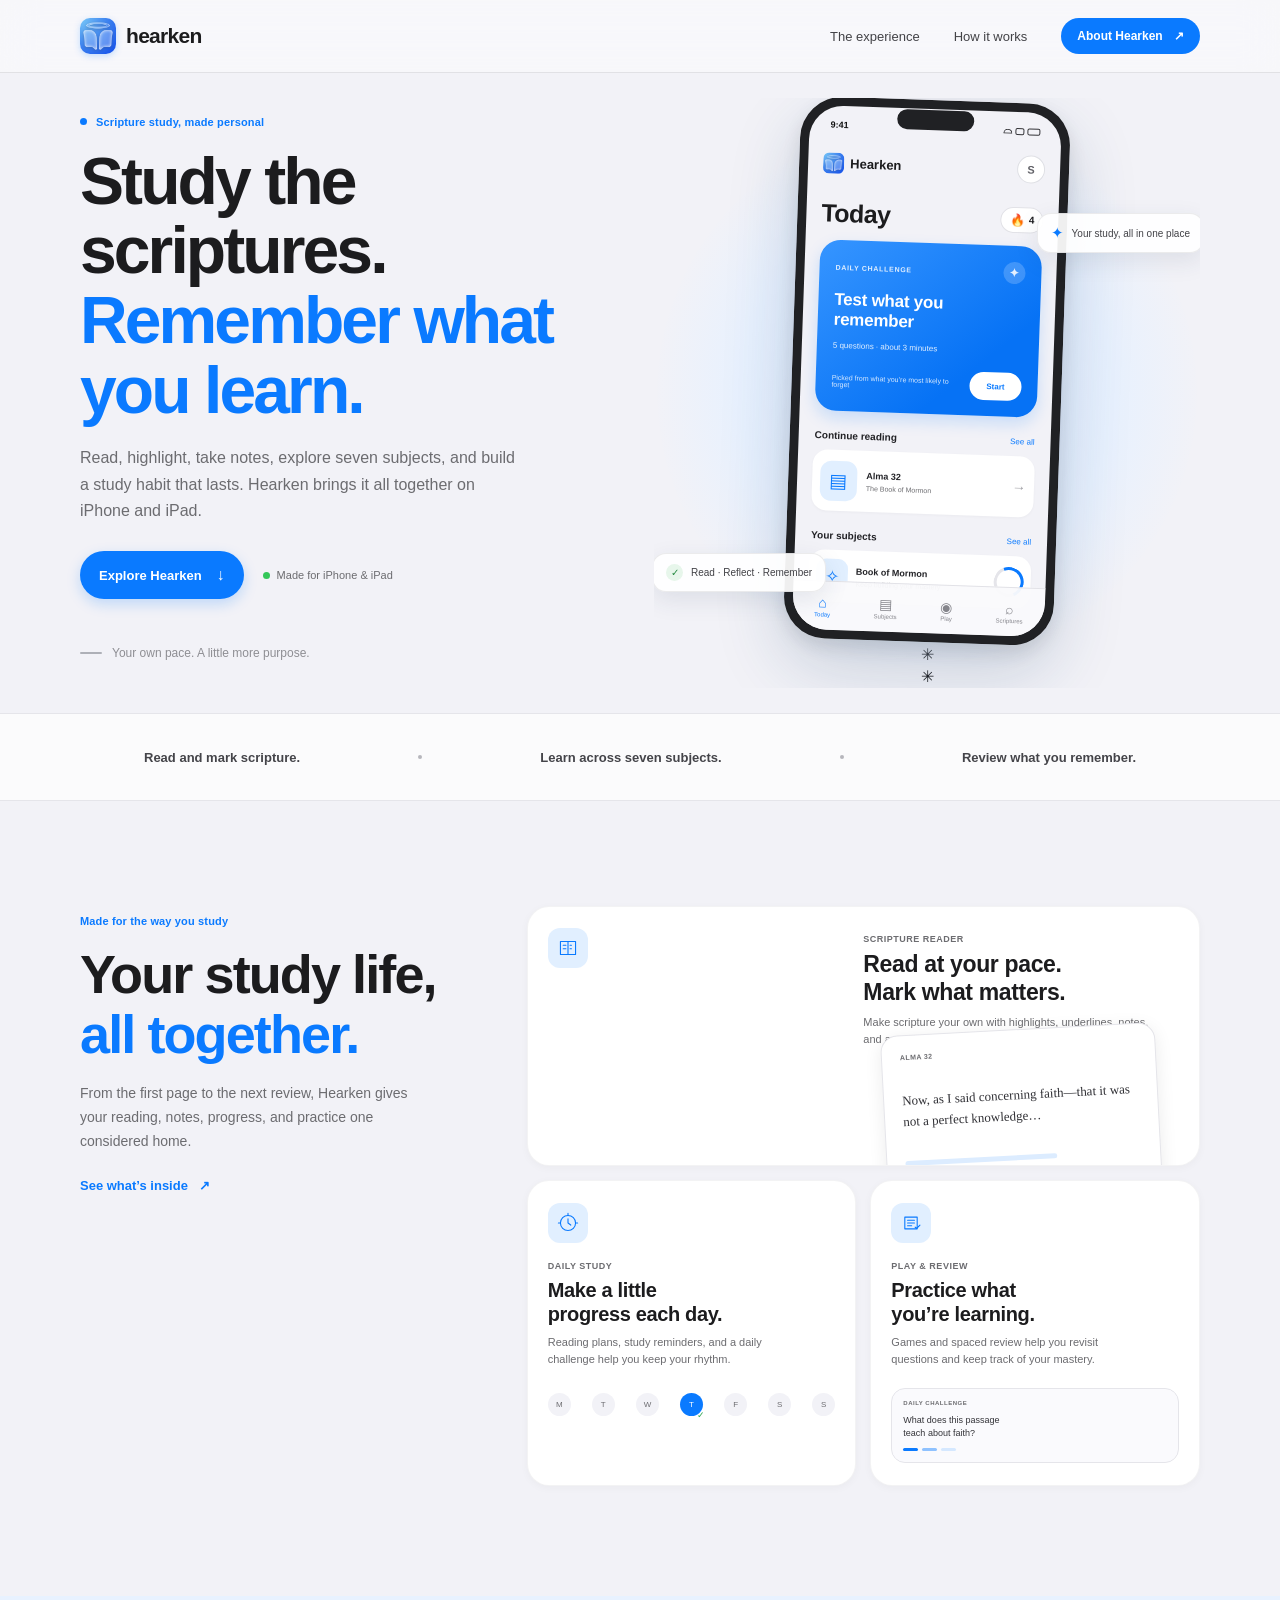
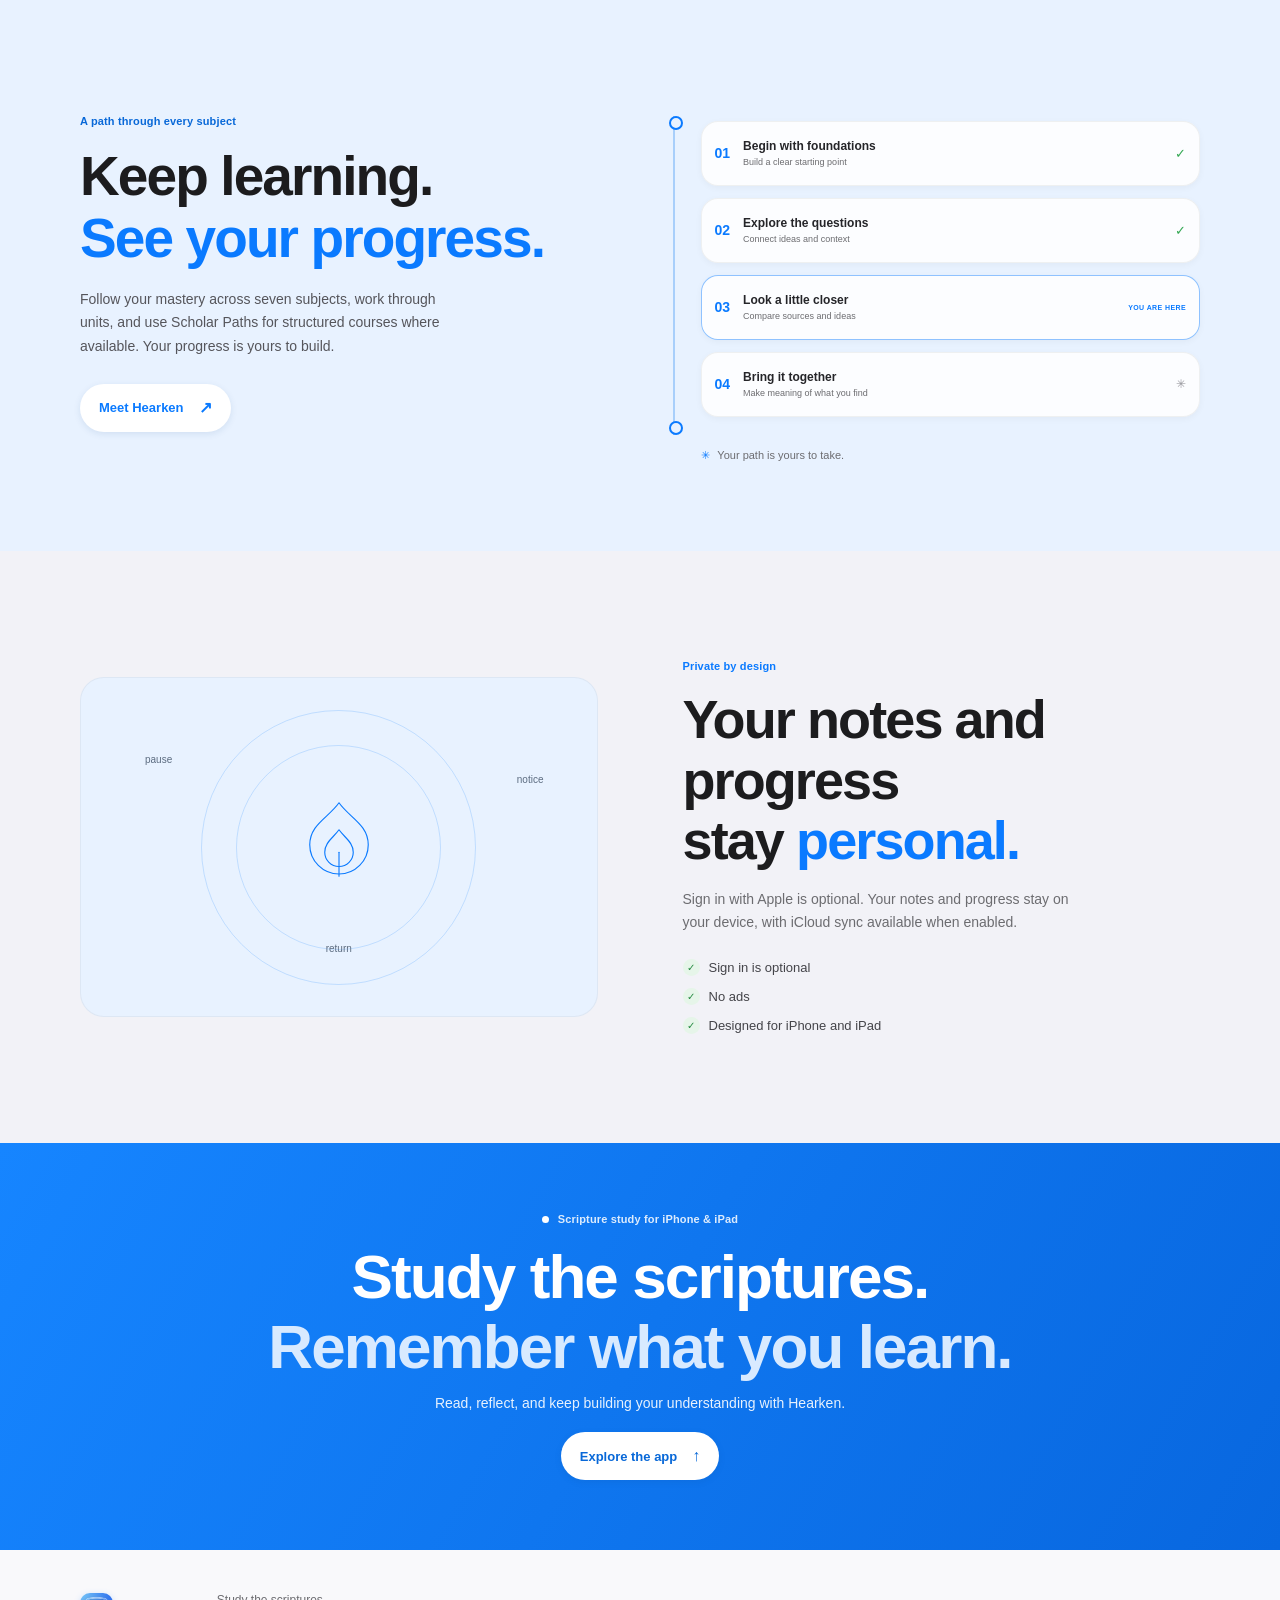
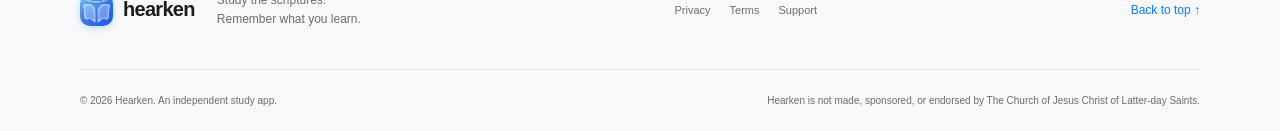
==== website/index.html @ e61f4883 "Add support and terms of use pages for Hearken app - Created support.html to provide users with assi" ====
<!doctype html>
<html lang="en">
  <head>
    <meta charset="utf-8">
    <meta name="viewport" content="width=device-width, initial-scale=1">
    <meta name="theme-color" content="#f2f2f7">
    <meta
      name="description"
      content="Hearken is a thoughtful scripture study app for iPhone and iPad. Read, reflect, and remember what you learn."
    >
    <meta property="og:type" content="website">
    <meta property="og:title" content="Hearken — Study the scriptures">
    <meta
      property="og:description"
      content="A thoughtful scripture study app for iPhone and iPad."
    >
    <title>Hearken — Study the scriptures</title>
    <link rel="icon" href="assets/hearken-app-icon.png" type="image/png">
    <link rel="apple-touch-icon" href="assets/hearken-app-icon.png">
    <link rel="stylesheet" href="styles.css">
    <script src="script.js" defer></script>
  </head>
  <body>
    <a class="skip-link" href="#main">Skip to content</a>

    <header class="site-header">
      <nav class="nav shell" aria-label="Main navigation">
        <a class="wordmark" href="#main" aria-label="Hearken home">
          <img class="brand-icon" src="assets/hearken-app-icon.png" alt="">
          <span>hearken</span>
        </a>
        <button class="menu-toggle" type="button" aria-expanded="false" aria-controls="nav-links">
          <span class="menu-toggle-label">Menu</span>
          <span class="menu-icon" aria-hidden="true"><i></i><i></i></span>
        </button>
        <div class="nav-links" id="nav-links">
          <a href="#experience">The experience</a>
          <a href="#how-it-works">How it works</a>
          <a class="nav-cta" href="#begin">About Hearken <span aria-hidden="true">↗</span></a>
        </div>
      </nav>
    </header>

    <main id="main">
      <section class="hero shell">
        <div class="hero-copy">
          <p class="eyebrow"><span class="eyebrow-dot"></span> Scripture study, made personal</p>
          <h1>Study the scriptures.<br><em>Remember what you learn.</em></h1>
          <p class="hero-description">
            Read, highlight, take notes, explore seven subjects, and build a study habit that
            lasts. Hearken brings it all together on iPhone and iPad.
          </p>
          <div class="hero-actions">
            <a class="button button-dark" href="#experience">Explore Hearken <span aria-hidden="true">↓</span></a>
            <span class="availability"><span class="availability-dot"></span> Made for iPhone &amp; iPad</span>
          </div>
          <div class="hero-note">
            <span class="note-rule" aria-hidden="true"></span>
            <p>Your own pace. A little more purpose.</p>
          </div>
        </div>

        <div class="hero-art" aria-label="Preview of the Hearken Today screen">
          <div class="app-backdrop"></div>
          <div class="floating-label label-top"><span class="label-icon">✦</span> Your study, all in one place</div>
          <div class="floating-label label-bottom"><span class="label-check">✓</span> Read · Reflect · Remember</div>
          <div class="phone">
            <div class="phone-screen">
              <div class="phone-status"><span>9:41</span><span class="status-icons"><i></i><i></i><b></b></span></div>
              <div class="app-topline"><span class="mini-brand"><img src="assets/hearken-app-icon.png" alt=""> Hearken</span><span class="avatar">S</span></div>
              <div class="screen-title-row"><h2>Today</h2><span class="streak"><span>🔥</span> 4</span></div>
              <div class="daily-card">
                <div class="daily-card-heading"><span>DAILY CHALLENGE</span><span class="challenge-symbol">✦</span></div>
                <p>Test what you remember</p>
                <span class="daily-reference">5 questions · about 3 minutes</span>
                <div class="daily-footer"><span>Picked from what you’re most likely to forget</span><span>Start</span></div>
              </div>
              <div class="phone-section-head"><span>Continue reading</span><span>See all</span></div>
              <div class="reading-card"><span class="book-glyph">▤</span>
                <div><strong>Alma 32</strong><small>The Book of Mormon</small></div>
                <span class="reading-arrow">→</span>
              </div>
              <div class="phone-section-head"><span>Your subjects</span><span>See all</span></div>
              <div class="subject-card"><span class="subject-glyph">✧</span><span><strong>Book of Mormon</strong><small>Keep building your mastery</small></span><span class="subject-progress"><i></i></span></div>
              <div class="phone-tabbar">
                <span class="tab-active"><i>⌂</i>Today</span><span><i>▤</i>Subjects</span><span><i>◉</i>Play</span><span><i>⌕</i>Scriptures</span>
              </div>
            </div>
          </div>
          <div class="decor-star star-one" aria-hidden="true">✳</div>
          <div class="decor-star star-two" aria-hidden="true">✳</div>
        </div>
      </section>

      <section class="beliefs" aria-label="What guides Hearken">
        <div class="beliefs-inner shell">
          <p>Read and mark scripture.</p>
          <span class="belief-divider" aria-hidden="true"></span>
          <p>Learn across seven subjects.</p>
          <span class="belief-divider" aria-hidden="true"></span>
          <p>Review what you remember.</p>
        </div>
      </section>

      <section class="experience section shell" id="experience">
        <div class="section-intro">
          <p class="eyebrow">Made for the way you study</p>
          <h2>Your study life,<br><em>all together.</em></h2>
          <p class="section-description">
            From the first page to the next review, Hearken gives your reading, notes, progress,
            and practice one considered home.
          </p>
          <a class="text-link" href="#how-it-works">See what’s inside <span aria-hidden="true">↗</span></a>
        </div>
        <div class="feature-grid">
          <article class="feature-card feature-reader">
            <div class="feature-icon icon-olive" aria-hidden="true">
              <svg viewBox="0 0 32 32" fill="none"><path d="M5 6.5h22v19H5z" /><path d="M16 7v18m-7-13h4m-4 5h4m8-5h-2m2 5h-2" /></svg>
            </div>
            <p class="feature-kicker">SCRIPTURE READER</p>
            <h3>Read at your pace.<br>Mark what matters.</h3>
            <p>Make scripture your own with highlights, underlines, notes, and a reader you can adjust.</p>
            <div class="reader-preview" aria-hidden="true">
              <span>ALMA 32</span>
              <p>Now, as I said concerning faith—that it was not a perfect knowledge…</p>
              <i></i>
            </div>
          </article>
          <article class="feature-card feature-path">
            <div class="feature-icon icon-sage" aria-hidden="true">
              <svg viewBox="0 0 32 32" fill="none"><circle cx="16" cy="16" r="11" /><path d="M16 10v6l4 3" /><path d="M5 16H2m28 0h-3M16 5V2" /></svg>
            </div>
            <p class="feature-kicker">DAILY STUDY</p>
            <h3>Make a little<br>progress each day.</h3>
            <p>Reading plans, study reminders, and a daily challenge help you keep your rhythm.</p>
            <div class="week-preview" aria-hidden="true">
              <span>M</span><span>T</span><span>W</span><span class="today">T<i>✓</i></span><span>F</span><span>S</span><span>S</span>
            </div>
          </article>
          <article class="feature-card feature-learning">
            <div class="feature-icon icon-lilac" aria-hidden="true">
              <svg viewBox="0 0 32 32" fill="none"><path d="M7 7.5h18v17H7z" /><path d="M11 12h10m-10 4h10m-10 4h6" /><path d="m22 22 2 2 5-5" /></svg>
            </div>
            <p class="feature-kicker">PLAY &amp; REVIEW</p>
            <h3>Practice what<br>you’re learning.</h3>
            <p>Games and spaced review help you revisit questions and keep track of your mastery.</p>
            <div class="learning-preview" aria-hidden="true"><span>DAILY CHALLENGE</span><b>What does this passage<br>teach about faith?</b><div><i></i><i></i><i></i></div></div>
          </article>
        </div>
      </section>

      <section class="path-section" id="how-it-works">
        <div class="path-inner shell">
          <div class="path-copy">
            <p class="eyebrow eyebrow-light">A path through every subject</p>
            <h2>Keep learning.<br><em>See your progress.</em></h2>
            <p>
              Follow your mastery across seven subjects, work through units, and use Scholar
              Paths for structured courses where available. Your progress is yours to build.
            </p>
            <a class="button button-light" href="#begin">Meet Hearken <span aria-hidden="true">↗</span></a>
          </div>
          <div class="path-visual" aria-label="A learning path from foundations to deeper understanding">
            <div class="path-decoration"></div>
            <div class="path-label path-label-one"><span class="path-number">01</span><span><b>Begin with foundations</b><small>Build a clear starting point</small></span><span class="path-check">✓</span></div>
            <div class="path-label path-label-two"><span class="path-number">02</span><span><b>Explore the questions</b><small>Connect ideas and context</small></span><span class="path-check">✓</span></div>
            <div class="path-label path-label-three"><span class="path-number">03</span><span><b>Look a little closer</b><small>Compare sources and ideas</small></span><span class="path-current">YOU ARE HERE</span></div>
            <div class="path-label path-label-four"><span class="path-number">04</span><span><b>Bring it together</b><small>Make meaning of what you find</small></span><span class="path-lock">✳</span></div>
            <p class="path-caption"><span>✳</span> Your path is yours to take.</p>
          </div>
        </div>
      </section>

      <section class="quiet-section section shell">
        <div class="quiet-art" aria-hidden="true">
          <div class="quiet-ring quiet-ring-one"></div><div class="quiet-ring quiet-ring-two"></div>
          <div class="quiet-mark">
            <svg viewBox="0 0 120 140" fill="none"><path d="M60 11c14 20 39 29 39 56a39 39 0 0 1-78 0c0-27 25-36 39-56Z" /><path d="M60 47c8 11 19 17 19 30a19 19 0 0 1-38 0c0-13 11-19 19-30Z" /><path d="M60 77v32" /></svg>
          </div>
          <span class="quiet-word quiet-word-one">pause</span><span class="quiet-word quiet-word-two">notice</span><span class="quiet-word quiet-word-three">return</span>
        </div>
        <div class="quiet-copy">
          <p class="eyebrow">Private by design</p>
          <h2>Your notes and progress<br>stay <em>personal.</em></h2>
          <p>
            Sign in with Apple is optional. Your notes and progress stay on your device, with
            iCloud sync available when enabled.
          </p>
          <div class="quiet-points">
            <span><i>✓</i> Sign in is optional</span>
            <span><i>✓</i> No ads</span>
            <span><i>✓</i> Designed for iPhone and iPad</span>
          </div>
        </div>
      </section>

      <section class="closing" id="begin">
        <div class="closing-inner shell">
          <p class="eyebrow eyebrow-light"><span class="eyebrow-dot"></span> Scripture study for iPhone &amp; iPad</p>
          <h2>Study the scriptures.<br><em>Remember what you learn.</em></h2>
          <p>Read, reflect, and keep building your understanding with Hearken.</p>
          <a class="button button-light" href="#experience">Explore the app <span aria-hidden="true">↑</span></a>
        </div>
      </section>
    </main>

    <footer class="site-footer">
      <div class="footer-main shell">
        <a class="wordmark footer-wordmark" href="#main" aria-label="Hearken home">
          <img class="brand-icon" src="assets/hearken-app-icon.png" alt=""><span>hearken</span>
        </a>
        <p class="footer-tagline">Study the scriptures.<br>Remember what you learn.</p>
        <nav class="footer-links" aria-label="Legal and support">
          <a href="privacy.html">Privacy</a>
          <a href="terms.html">Terms</a>
          <a href="support.html">Support</a>
        </nav>
        <a class="footer-top" href="#main">Back to top ↑</a>
      </div>
      <div class="footer-bottom shell">
        <p>© <span id="year">2026</span> Hearken. An independent study app.</p>
        <p class="disclaimer">Hearken is not made, sponsored, or endorsed by The Church of Jesus Christ of Latter-day Saints.</p>
      </div>
    </footer>
  </body>
</html>
---- website/styles.css ----
:root {
  color-scheme: light;
  --blue: #0a7aff;
  --blue-dark: #0868d8;
  --blue-soft: #e8f2ff;
  --grouped: #f2f2f7;
  --card: #fff;
  --ink: #1c1c1e;
  --secondary: #6c6c70;
  --tertiary: #8e8e93;
  --separator: #e5e5ea;
  --font: -apple-system, BlinkMacSystemFont, "Segoe UI", sans-serif;
}

* { box-sizing: border-box; }
html { scroll-behavior: smooth; scroll-padding-top: 82px; }
body { margin: 0; background: var(--grouped); color: var(--ink); font-family: var(--font); -webkit-font-smoothing: antialiased; }
a { color: inherit; text-decoration: none; }
button { font: inherit; }
.shell { width: min(1120px, calc(100% - 64px)); margin-inline: auto; }
.skip-link { position: fixed; z-index: 10; top: 12px; left: 12px; padding: 12px 18px; transform: translateY(-160%); border-radius: 12px; background: var(--ink); color: white; }
.skip-link:focus { transform: translateY(0); }

.site-header { position: sticky; z-index: 5; top: 0; border-bottom: 1px solid rgba(60, 60, 67, .12); background: rgba(249, 249, 251, .86); backdrop-filter: saturate(180%) blur(18px); }
.nav { display: flex; height: 72px; align-items: center; justify-content: space-between; }
.wordmark { display: inline-flex; align-items: center; gap: 10px; color: var(--ink); font-size: 21px; font-weight: 650; letter-spacing: -.7px; }
.brand-icon { display: block; width: 36px; height: 36px; border-radius: 10px; box-shadow: 0 2px 7px rgba(10, 122, 255, .23); }
.nav-links { display: flex; align-items: center; gap: 34px; color: #424247; font-size: 13px; }
.nav-links > a:not(.nav-cta):hover, .footer-top:hover { color: var(--blue); }
.nav-cta { padding: 11px 16px; border-radius: 999px; background: var(--blue); color: #fff; font-size: 12px; font-weight: 600; transition: background .18s, transform .18s; }
.nav-cta:hover { transform: translateY(-1px); background: var(--blue-dark); }
.nav-cta span { padding-left: 8px; }
.menu-toggle { display: none; }

.hero { position: relative; display: grid; min-height: 640px; grid-template-columns: 1fr 1fr; align-items: center; gap: 28px; }
.hero-copy { position: relative; z-index: 1; padding: 40px 0 50px; }
.eyebrow { display: flex; align-items: center; gap: 9px; margin: 0 0 19px; color: var(--blue); font-size: 11px; font-weight: 650; letter-spacing: .15px; }
.eyebrow-dot { width: 7px; height: 7px; border-radius: 50%; background: var(--blue); }
h1, h2, h3, p { margin-top: 0; }
.hero h1 { max-width: 550px; margin-bottom: 19px; font-size: clamp(44px, 5.4vw, 66px); font-weight: 720; letter-spacing: -2.9px; line-height: 1.06; }
h1 em, h2 em { color: var(--blue); font-style: normal; }
.hero-description { max-width: 435px; margin-bottom: 27px; color: var(--secondary); font-size: 16px; line-height: 1.65; }
.hero-actions { display: flex; align-items: center; gap: 19px; }
.button { display: inline-flex; min-height: 48px; align-items: center; justify-content: center; gap: 15px; padding: 0 19px; border-radius: 999px; font-size: 13px; font-weight: 600; transition: transform .18s, background .18s; }
.button:hover { transform: translateY(-2px); }
.button-dark { background: var(--blue); color: #fff; box-shadow: 0 5px 14px rgba(10, 122, 255, .22); }
.button-dark:hover { background: var(--blue-dark); }
.button span { font-size: 16px; }
.availability { display: flex; align-items: center; gap: 7px; color: var(--secondary); font-size: 11px; }
.availability-dot { width: 7px; height: 7px; border-radius: 50%; background: #34c759; }
.hero-note { display: flex; align-items: center; gap: 10px; margin-top: 47px; }
.note-rule { width: 22px; height: 2px; border-radius: 2px; background: #aeb0b7; }
.hero-note p { margin: 0; color: var(--tertiary); font-size: 12px; }

.hero-art { position: relative; display: grid; min-height: 590px; place-items: center; overflow: hidden; }
.app-backdrop { position: absolute; width: min(100%, 540px); aspect-ratio: 1; border-radius: 50%; background: radial-gradient(circle, #deecff 0, #e8f1fe 49%, rgba(242, 242, 247, 0) 72%); }
.phone { position: relative; z-index: 1; width: 270px; height: 542px; padding: 8px; overflow: hidden; border: 1px solid rgba(28, 28, 30, .18); border-radius: 42px; background: #202124; box-shadow: 0 27px 70px rgba(24, 63, 112, .2), 0 8px 18px rgba(28, 28, 30, .11); transform: rotate(2deg); }
.phone::before { position: absolute; z-index: 2; top: 9px; left: 50%; width: 77px; height: 20px; border-radius: 15px; background: #202124; content: ""; transform: translateX(-50%); }
.phone-screen { position: relative; height: 100%; padding: 0 15px; overflow: hidden; border-radius: 34px; background: #f2f2f7; }
.phone-status { display: flex; height: 37px; align-items: center; justify-content: space-between; padding: 1px 6px 0; color: #111; font-size: 9px; font-weight: 700; }
.status-icons { display: flex; align-items: center; gap: 3px; }
.status-icons i { width: 9px; height: 7px; border: 1px solid #343438; border-radius: 2px; }
.status-icons i:first-child { height: 5px; border-radius: 8px 8px 0 0; }
.status-icons b { width: 13px; height: 7px; border: 1px solid #343438; border-radius: 2px; }
.app-topline { display: flex; align-items: center; justify-content: space-between; padding-top: 6px; }
.mini-brand { display: flex; align-items: center; gap: 6px; color: var(--ink); font-size: 13px; font-weight: 650; }
.mini-brand img { width: 21px; height: 21px; border-radius: 6px; }
.avatar { display: grid; width: 28px; height: 28px; place-items: center; border: 1px solid #dfe0e5; border-radius: 50%; background: white; color: #626268; font-size: 11px; font-weight: 600; }
.screen-title-row { display: flex; align-items: center; justify-content: space-between; margin: 22px 0 12px; }
.phone h2 { margin: 0; color: var(--ink); font-size: 25px; font-weight: 700; letter-spacing: -.55px; }
.streak { display: flex; align-items: center; gap: 4px; padding: 5px 8px; border: 1px solid #e2e2e7; border-radius: 999px; background: #fff; font-size: 10px; font-weight: 600; }
.streak span { font-size: 12px; }
.daily-card { padding: 16px; border-radius: 21px; background: linear-gradient(140deg, #3695ff, #0672f5 72%); color: #fff; box-shadow: 0 7px 16px rgba(10, 122, 255, .18); }
.daily-card-heading, .daily-footer { display: flex; align-items: center; justify-content: space-between; }
.daily-card-heading { color: rgba(255, 255, 255, .86); font-size: 7px; font-weight: 700; letter-spacing: .7px; }
.challenge-symbol { display: grid; width: 22px; height: 22px; place-items: center; border-radius: 50%; background: rgba(255, 255, 255, .19); font-size: 12px; }
.daily-card > p { margin: 12px 0 4px; font-size: 17px; font-weight: 700; letter-spacing: -.25px; }
.daily-reference { color: rgba(255, 255, 255, .88); font-size: 8px; }
.daily-footer { gap: 10px; margin-top: 15px; color: rgba(255, 255, 255, .84); font-size: 7px; }
.daily-footer span:last-child { display: grid; min-width: 52px; height: 28px; place-items: center; border-radius: 999px; background: #fff; color: var(--blue); font-size: 8px; font-weight: 700; }
.phone-section-head { display: flex; align-items: center; justify-content: space-between; margin: 19px 1px 9px; color: #212125; font-size: 10px; font-weight: 650; }
.phone-section-head span:last-child { color: var(--blue); font-size: 8px; font-weight: 500; }
.reading-card, .subject-card { display: flex; min-height: 61px; align-items: center; gap: 9px; padding: 8px; border-radius: 15px; background: #fff; box-shadow: 0 1px 3px rgba(28, 28, 30, .035); }
.book-glyph, .subject-glyph { display: grid; width: 37px; height: 40px; flex: 0 0 auto; place-items: center; border-radius: 11px; background: rgba(10, 122, 255, .12); color: var(--blue); font-size: 19px; }
.reading-card div, .subject-card > span:nth-child(2) { display: grid; gap: 4px; }
.reading-card strong, .subject-card strong { color: #242428; font-size: 9px; font-weight: 600; }
.reading-card small, .subject-card small { color: var(--secondary); font-size: 7px; }
.reading-arrow { margin-left: auto; color: #a1a1a6; font-size: 14px; }
.subject-card { min-height: 52px; gap: 8px; padding: 7px; }
.subject-glyph { width: 32px; height: 34px; border-radius: 10px; font-size: 17px; }
.subject-progress { width: 30px; height: 30px; margin-left: auto; border: 3px solid #e5e5ea; border-top-color: var(--blue); border-right-color: var(--blue); border-radius: 50%; transform: rotate(22deg); }
.subject-progress i { display: none; }
.phone-tabbar { position: absolute; right: 0; bottom: 0; left: 0; display: flex; height: 49px; align-items: center; justify-content: space-around; border-top: 1px solid #e2e2e7; background: rgba(250, 250, 252, .96); }
.phone-tabbar > span { display: grid; justify-items: center; gap: 1px; color: #85858b; font-size: 6px; }
.phone-tabbar i { font-size: 14px; font-style: normal; }
.phone-tabbar .tab-active { color: var(--blue); }
.floating-label { position: absolute; z-index: 2; display: flex; align-items: center; gap: 8px; padding: 10px 13px; border: 1px solid rgba(60, 60, 67, .1); border-radius: 14px; background: rgba(255, 255, 255, .93); box-shadow: 0 8px 25px rgba(36, 57, 84, .1); color: #424247; font-size: 10px; }
.label-top { top: 115px; right: -4px; }
.label-bottom { bottom: 96px; left: -2px; }
.label-icon { color: var(--blue); font-size: 15px; }
.label-check { display: grid; width: 17px; height: 17px; place-items: center; border-radius: 50%; background: #e7f6eb; color: #248a40; font-size: 10px; }

.beliefs { border-block: 1px solid var(--separator); background: rgba(255, 255, 255, .68); }
.beliefs-inner { display: flex; min-height: 86px; align-items: center; justify-content: space-between; padding-inline: 5%; }
.beliefs p { margin: 0; color: #444449; font-size: 13px; font-weight: 550; }
.belief-divider { width: 4px; height: 4px; border-radius: 50%; background: #b6b6bc; }

.section { padding-block: 105px 110px; }
.experience { display: grid; grid-template-columns: .72fr 1.28fr; gap: 68px; align-items: start; }
.section-intro { padding-top: 9px; }
.section-intro .eyebrow, .quiet-copy .eyebrow { margin-bottom: 17px; }
.section h2, .path-section h2, .closing h2 { margin-bottom: 17px; font-size: clamp(38px, 4.7vw, 54px); font-weight: 700; letter-spacing: -1.9px; line-height: 1.12; }
.section-description, .quiet-copy > p:not(.eyebrow) { max-width: 330px; margin-bottom: 23px; color: var(--secondary); font-size: 14px; line-height: 1.7; }
.text-link { display: inline-flex; align-items: center; gap: 11px; color: var(--blue); font-size: 13px; font-weight: 600; }
.text-link:hover { color: var(--blue-dark); }
.feature-grid { display: grid; grid-template-columns: repeat(2, minmax(0, 1fr)); gap: 14px; }
.feature-card { position: relative; min-height: 306px; padding: 22px 20px; overflow: hidden; border: 1px solid rgba(60, 60, 67, .06); border-radius: 22px; background: var(--card); box-shadow: 0 2px 8px rgba(28, 28, 30, .035); }
.feature-card:first-child { grid-column: 1 / -1; min-height: 260px; }
.feature-icon { display: grid; width: 40px; height: 40px; margin-bottom: 18px; place-items: center; border-radius: 12px; }
.feature-icon svg { width: 22px; stroke: currentColor; stroke-linecap: round; stroke-linejoin: round; stroke-width: 1.6; }
.icon-olive, .icon-sage, .icon-lilac { background: rgba(10, 122, 255, .12); color: var(--blue); }
.feature-kicker { margin-bottom: 7px; color: var(--secondary); font-size: 9px; font-weight: 650; letter-spacing: .5px; }
.feature-card h3 { margin-bottom: 8px; color: var(--ink); font-size: 20px; font-weight: 650; letter-spacing: -.35px; line-height: 1.2; }
.feature-card > p:last-of-type { max-width: 250px; margin-bottom: 0; color: var(--secondary); font-size: 11px; line-height: 1.55; }
.feature-reader .feature-icon { position: absolute; top: 21px; left: 20px; }
.feature-reader .feature-kicker, .feature-reader h3, .feature-reader > p:last-of-type { max-width: 47%; margin-left: 50%; }
.feature-reader .feature-kicker { margin-top: 5px; }
.feature-reader h3 { font-size: 23px; }
.feature-reader > p:last-of-type { margin-top: 8px; }
.reader-preview { position: absolute; right: 6%; bottom: -33px; display: grid; width: 41%; height: 169px; padding: 18px; transform: rotate(-3deg); border: 1px solid #e5e5ea; border-radius: 17px 17px 0 0; background: #fff; box-shadow: 0 4px 18px rgba(28, 28, 30, .08); }
.reader-preview > span { color: var(--secondary); font-size: 7px; font-weight: 650; letter-spacing: .4px; }
.reader-preview p { margin: 10px 0; color: #303035; font-family: Georgia, serif; font-size: 13px; line-height: 1.65; }
.reader-preview i { width: 64%; height: 5px; border-radius: 5px; background: #dcecff; }
.week-preview { display: flex; align-items: center; justify-content: space-between; margin-top: 25px; color: var(--secondary); font-size: 8px; }
.week-preview > span { position: relative; display: grid; width: 23px; height: 23px; place-items: center; border-radius: 50%; background: #f2f2f7; }
.week-preview .today { background: var(--blue); color: #fff; }
.week-preview i { position: absolute; right: -2px; bottom: -4px; color: #34a853; font-size: 9px; font-style: normal; }
.learning-preview { display: grid; gap: 8px; margin-top: 20px; padding: 11px; border: 1px solid #e5e5ea; border-radius: 14px; background: #fafafd; }
.learning-preview > span { color: var(--secondary); font-size: 6px; font-weight: 700; letter-spacing: .5px; }
.learning-preview b { color: #343439; font-size: 9px; font-weight: 500; line-height: 1.45; }
.learning-preview div { display: flex; gap: 4px; }
.learning-preview i { width: 15px; height: 3px; border-radius: 3px; background: var(--blue); }
.learning-preview i:nth-child(2) { background: #8fc2ff; }
.learning-preview i:nth-child(3) { background: #d5e8ff; }

.path-section { overflow: hidden; background: #e8f2ff; color: var(--ink); }
.path-inner { display: grid; min-height: 545px; grid-template-columns: 1fr 1fr; align-items: center; gap: 65px; padding-block: 90px; }
.eyebrow-light { color: var(--blue-dark); }
.path-section h2 { margin-bottom: 18px; font-size: clamp(41px, 4.8vw, 55px); }
.path-copy > p:not(.eyebrow) { max-width: 390px; margin-bottom: 25px; color: #55555b; font-size: 14px; line-height: 1.7; }
.button-light { background: #fff; color: var(--blue); box-shadow: 0 2px 7px rgba(10, 65, 125, .1); }
.button-light:hover { background: #f7faff; }
.path-visual { position: relative; display: flex; min-height: 375px; flex-direction: column; justify-content: center; gap: 12px; padding: 12px 0 22px 28px; }
.path-decoration { position: absolute; top: 30px; bottom: 26px; left: 0; width: 2px; background: #a8cffb; }
.path-decoration::before, .path-decoration::after { position: absolute; left: -4px; width: 10px; height: 10px; border: 2px solid var(--blue); border-radius: 50%; background: #e8f2ff; content: ""; }
.path-decoration::before { top: 0; }
.path-decoration::after { bottom: 0; }
.path-label { position: relative; display: flex; min-height: 65px; align-items: center; gap: 13px; padding: 11px 13px; border: 1px solid rgba(60, 60, 67, .07); border-radius: 17px; background: rgba(255, 255, 255, .86); box-shadow: 0 2px 7px rgba(28, 28, 30, .04); }
.path-number { color: var(--blue); font-size: 14px; font-weight: 650; }
.path-label > span:nth-child(2) { display: grid; gap: 4px; }
.path-label b { color: #252529; font-size: 12px; font-weight: 600; }
.path-label small { color: var(--secondary); font-size: 9px; }
.path-check { margin-left: auto; color: #34a853; font-size: 13px; }
.path-current { margin-left: auto; color: var(--blue); font-size: 7px; font-weight: 700; letter-spacing: .4px; }
.path-lock { margin-left: auto; color: #9a9aa0; font-size: 12px; }
.path-label-three { border-color: rgba(10, 122, 255, .45); }
.path-caption { position: absolute; bottom: -1px; left: 28px; margin: 0; color: var(--secondary); font-size: 11px; }
.path-caption span { padding-right: 5px; color: var(--blue); }

.quiet-section { display: grid; grid-template-columns: 1fr 1fr; align-items: center; gap: 85px; padding-block: 100px; }
.quiet-art { position: relative; display: grid; min-height: 340px; place-items: center; overflow: hidden; border: 1px solid rgba(60, 60, 67, .06); border-radius: 24px; background: #e8f2ff; }
.quiet-ring { position: absolute; border: 1px solid rgba(10, 122, 255, .18); border-radius: 50%; }
.quiet-ring-one { width: 275px; height: 275px; }
.quiet-ring-two { width: 205px; height: 205px; }
.quiet-mark { position: relative; display: grid; width: 115px; height: 130px; place-items: center; }
.quiet-mark svg { width: 90px; height: 108px; stroke: var(--blue); stroke-linecap: round; stroke-linejoin: round; stroke-width: 1.5; }
.quiet-word { position: absolute; color: #5c6c80; font-size: 10px; }
.quiet-word-one { top: 76px; left: 64px; }
.quiet-word-two { top: 96px; right: 53px; }
.quiet-word-three { bottom: 62px; left: 50%; transform: translateX(-50%); }
.quiet-copy { padding: 9px 0; }
.quiet-copy > p:not(.eyebrow) { max-width: 410px; }
.quiet-points { display: grid; gap: 12px; margin-top: 24px; color: #444449; font-size: 13px; }
.quiet-points span { display: flex; align-items: center; gap: 9px; }
.quiet-points i { display: grid; width: 17px; height: 17px; place-items: center; border-radius: 50%; background: #e6f5e9; color: #248a40; font-size: 10px; font-style: normal; }

.closing { position: relative; overflow: hidden; background: linear-gradient(120deg, #1685ff, #0867df); color: #fff; text-align: center; }
.closing-inner { position: relative; display: grid; min-height: 385px; justify-items: center; align-content: center; padding-block: 70px; }
.closing .eyebrow { justify-content: center; margin-bottom: 17px; color: rgba(255, 255, 255, .86); }
.closing .eyebrow-dot { background: #fff; }
.closing h2 { margin-bottom: 14px; font-size: clamp(43px, 5.5vw, 62px); }
.closing h2 em { color: #d8eaff; }
.closing-inner > p:not(.eyebrow) { margin-bottom: 21px; color: rgba(255, 255, 255, .9); font-size: 14px; }
.closing .button-light { background: #fff; color: var(--blue-dark); }

.site-footer { background: #f9f9fb; }
.legal-main { padding-top: 40px; padding-bottom: 88px; }
.back-link { display: inline-block; margin-bottom: 27px; color: var(--blue); font-size: 13px; font-weight: 500; }
.back-link:hover { color: var(--blue-dark); }
.legal-document { max-width: 780px; margin-inline: auto; padding: clamp(27px, 6vw, 64px); border: 1px solid rgba(60, 60, 67, .07); border-radius: 26px; background: var(--card); box-shadow: 0 2px 9px rgba(28, 28, 30, .035); }
.legal-document > .eyebrow { margin-bottom: 12px; }
.legal-document > h1 { margin-bottom: 8px; font-size: clamp(38px, 6vw, 54px); font-weight: 700; letter-spacing: -2px; line-height: 1.1; }
.legal-updated { margin-bottom: 30px; color: var(--secondary); font-size: 12px; }
.legal-document > p:not(.eyebrow, .legal-updated, .support-note) { color: #48484d; font-size: 14px; line-height: 1.75; }
.legal-document > h2 { margin: 32px 0 10px; color: var(--ink); font-size: 19px; font-weight: 650; letter-spacing: -.3px; }
.legal-document > h3 { margin: 24px 0 7px; color: #252529; font-size: 15px; font-weight: 650; }
.legal-document li { margin: 7px 0; padding-left: 3px; color: #48484d; font-size: 14px; line-height: 1.7; }
.legal-document ul { padding-left: 23px; }
.legal-document a:not(.back-link) { color: var(--blue-dark); text-decoration: underline; text-decoration-color: rgba(10, 122, 255, .35); text-underline-offset: 3px; }
.legal-document a:hover { text-decoration-color: currentColor; }
.support-card { display: flex; gap: 16px; margin: 29px 0 34px; padding: 21px; border: 1px solid rgba(10, 122, 255, .13); border-radius: 20px; background: #f3f8ff; }
.support-icon { display: grid; width: 42px; height: 42px; flex: 0 0 auto; place-items: center; border-radius: 13px; background: rgba(10, 122, 255, .13); color: var(--blue); font-size: 19px; }
.support-card h2 { margin: 0 0 8px; font-size: 17px; font-weight: 650; }
.support-card p { margin: 0; color: #48484d; font-size: 13px; line-height: 1.7; }
.legal-document > .support-note { margin-top: 32px; padding-top: 18px; border-top: 1px solid var(--separator); color: var(--secondary); font-size: 12px; line-height: 1.65; }
.footer-main { display: flex; min-height: 120px; align-items: center; border-bottom: 1px solid var(--separator); }
.footer-wordmark { font-size: 20px; }
.footer-wordmark .brand-icon { width: 33px; height: 33px; }
.footer-tagline { margin: 0 0 0 22px; color: var(--secondary); font-size: 12px; line-height: 1.55; }
.footer-links { display: flex; align-items: center; gap: 19px; margin-left: auto; color: var(--secondary); font-size: 11px; }
.footer-links a:hover { color: var(--blue); }
.footer-top { margin-left: auto; color: var(--blue); font-size: 12px; }
.footer-bottom { display: flex; min-height: 61px; align-items: center; justify-content: space-between; gap: 22px; color: var(--secondary); font-size: 10px; }
.footer-bottom p { margin: 0; }
.disclaimer { text-align: right; }

@media (max-width: 900px) {
  .shell { width: min(100% - 48px, 720px); }
  .hero { min-height: 590px; grid-template-columns: 1.05fr .95fr; gap: 0; }
  .hero h1 { font-size: clamp(43px, 7vw, 58px); }
  .hero-art { min-height: 540px; }
  .phone { transform: scale(.9) rotate(2deg); }
  .floating-label { font-size: 9px; }
  .experience { grid-template-columns: 1fr; gap: 38px; }
  .section-intro { max-width: 580px; }
  .section-description { max-width: 450px; }
  .feature-card { min-height: 280px; }
  .feature-card:first-child { min-height: 255px; }
  .path-inner { gap: 34px; }
  .quiet-section { gap: 42px; }
}

@media (max-width: 640px) {
  html { scroll-padding-top: 68px; }
  .shell { width: calc(100% - 40px); }
  .nav { height: 64px; }
  .wordmark { gap: 8px; font-size: 20px; }
  .brand-icon { width: 33px; height: 33px; border-radius: 9px; }
  .menu-toggle { display: flex; align-items: center; gap: 9px; padding: 9px 0 9px 9px; border: 0; background: transparent; color: #424247; font-size: 12px; }
  .menu-icon { display: grid; gap: 4px; }
  .menu-icon i { display: block; width: 17px; height: 1.5px; border-radius: 1px; background: #444449; transition: transform .2s; }
  .menu-toggle[aria-expanded="true"] .menu-icon i:first-child { transform: translateY(2.75px) rotate(45deg); }
  .menu-toggle[aria-expanded="true"] .menu-icon i:last-child { transform: translateY(-2.75px) rotate(-45deg); }
  .nav-links { position: absolute; top: 63px; right: 0; left: 0; display: none; align-items: stretch; gap: 0; padding: 7px 20px 16px; border-bottom: 1px solid var(--separator); background: #f9f9fb; }
  .nav-links.is-open { display: grid; }
  .nav-links > a:not(.nav-cta) { padding: 14px 0; border-bottom: 1px solid var(--separator); }
  .nav-cta { margin-top: 13px; text-align: center; }
  .hero { display: flex; min-height: auto; flex-direction: column; align-items: stretch; padding-top: 50px; }
  .hero-copy { padding: 0; }
  .eyebrow { margin-bottom: 15px; font-size: 10px; }
  .hero h1 { margin-bottom: 16px; font-size: clamp(39px, 10.5vw, 53px); letter-spacing: -2px; }
  .hero-description { max-width: 390px; margin-bottom: 21px; font-size: 14px; }
  .hero-actions { flex-wrap: wrap; gap: 14px; }
  .button { min-height: 46px; }
  .availability { font-size: 10px; }
  .hero-note { margin-top: 25px; }
  .hero-art { min-height: 485px; margin: 9px -14px 0; }
  .phone { transform: scale(.84) rotate(2deg); }
  .floating-label { padding: 9px 11px; font-size: 8px; }
  .label-top { top: 75px; right: 1px; }
  .label-bottom { bottom: 50px; left: 0; }
  .beliefs-inner { min-height: 100px; flex-wrap: wrap; justify-content: center; gap: 12px 14px; padding-block: 19px; }
  .beliefs p { font-size: 11px; }
  .belief-divider { width: 3px; height: 3px; }
  .section { padding-block: 72px; }
  .legal-main { padding-top: 25px; padding-bottom: 58px; }
  .back-link { margin-bottom: 18px; }
  .legal-document { padding: 24px 20px; border-radius: 21px; }
  .legal-document > p:not(.eyebrow, .legal-updated, .support-note), .legal-document li { font-size: 13px; }
  .legal-document > h2 { margin-top: 27px; font-size: 18px; }
  .support-card { gap: 12px; padding: 16px; }
  .experience { gap: 30px; }
  .section h2, .path-section h2 { font-size: 42px; letter-spacing: -1.5px; }
  .section-description { font-size: 13px; }
  .feature-grid { gap: 10px; }
  .feature-card { min-height: 298px; padding: 17px 14px; border-radius: 19px; }
  .feature-card:first-child { min-height: 276px; }
  .feature-icon { width: 35px; height: 35px; margin-bottom: 16px; border-radius: 11px; }
  .feature-card h3 { font-size: 17px; }
  .feature-card > p:last-of-type { font-size: 9px; }
  .feature-reader .feature-icon { top: 16px; left: 14px; }
  .feature-reader .feature-kicker, .feature-reader h3, .feature-reader > p:last-of-type { margin-left: 47%; }
  .feature-reader .feature-kicker { max-width: 53%; font-size: 7px; }
  .feature-reader h3 { max-width: 53%; font-size: 19px; }
  .feature-reader > p:last-of-type { max-width: 53%; font-size: 9px; }
  .reader-preview { right: 4%; width: 51%; height: 149px; padding: 14px; }
  .reader-preview p { font-size: 10px; }
  .week-preview { flex-wrap: wrap; gap: 4px; margin-top: 18px; }
  .week-preview > span { width: 19px; height: 19px; }
  .learning-preview { gap: 6px; margin-top: 17px; padding: 8px; }
  .path-inner { grid-template-columns: 1fr; gap: 30px; padding-block: 67px 57px; }
  .path-section h2 { font-size: 43px; }
  .path-copy > p:not(.eyebrow) { font-size: 13px; }
  .path-visual { min-height: 345px; gap: 10px; padding-left: 23px; }
  .path-label { min-height: 61px; gap: 10px; padding: 8px 9px; border-radius: 15px; }
  .path-number { font-size: 13px; }
  .path-label b { font-size: 11px; }
  .path-label small { font-size: 8px; }
  .path-current { font-size: 6px; }
  .path-caption { left: 23px; }
  .quiet-section { grid-template-columns: 1fr; gap: 30px; padding-block: 70px; }
  .quiet-art { min-height: 280px; }
  .quiet-ring-one { width: 238px; height: 238px; }
  .quiet-ring-two { width: 178px; height: 178px; }
  .quiet-word-one { left: calc(50% - 112px); }
  .quiet-word-two { right: calc(50% - 120px); }
  .closing-inner { min-height: 340px; padding-block: 60px; }
  .closing h2 { font-size: clamp(39px, 10vw, 51px); letter-spacing: -1.9px; }
  .closing-inner > p:not(.eyebrow) { font-size: 13px; }
  .footer-main { min-height: 106px; }
  .footer-wordmark { font-size: 19px; }
  .footer-tagline { margin-left: 13px; font-size: 10px; }
  .footer-links { gap: 12px; margin-left: auto; font-size: 10px; }
  .footer-top { display: none; }
  .footer-bottom { min-height: 76px; align-items: flex-start; flex-direction: column; justify-content: center; gap: 7px; padding-block: 12px; font-size: 8px; }
  .disclaimer { text-align: left; }
}

@media (max-width: 370px) {
  .shell { width: calc(100% - 32px); }
  .hero h1 { font-size: 38px; }
  .hero-art { margin-inline: -22px; }
  .phone { transform: scale(.77) rotate(2deg); }
  .feature-grid { grid-template-columns: 1fr; }
  .feature-card, .feature-card:first-child { min-height: 250px; }
  .feature-card:first-child { grid-column: auto; }
  .feature-reader .feature-kicker, .feature-reader h3, .feature-reader > p:last-of-type { margin-left: 45%; }
  .reader-preview { width: 50%; }
  .week-preview { max-width: 165px; }
}

@media (prefers-reduced-motion: reduce) {
  *, *::before, *::after { scroll-behavior: auto !important; transition-duration: .01ms !important; }
}
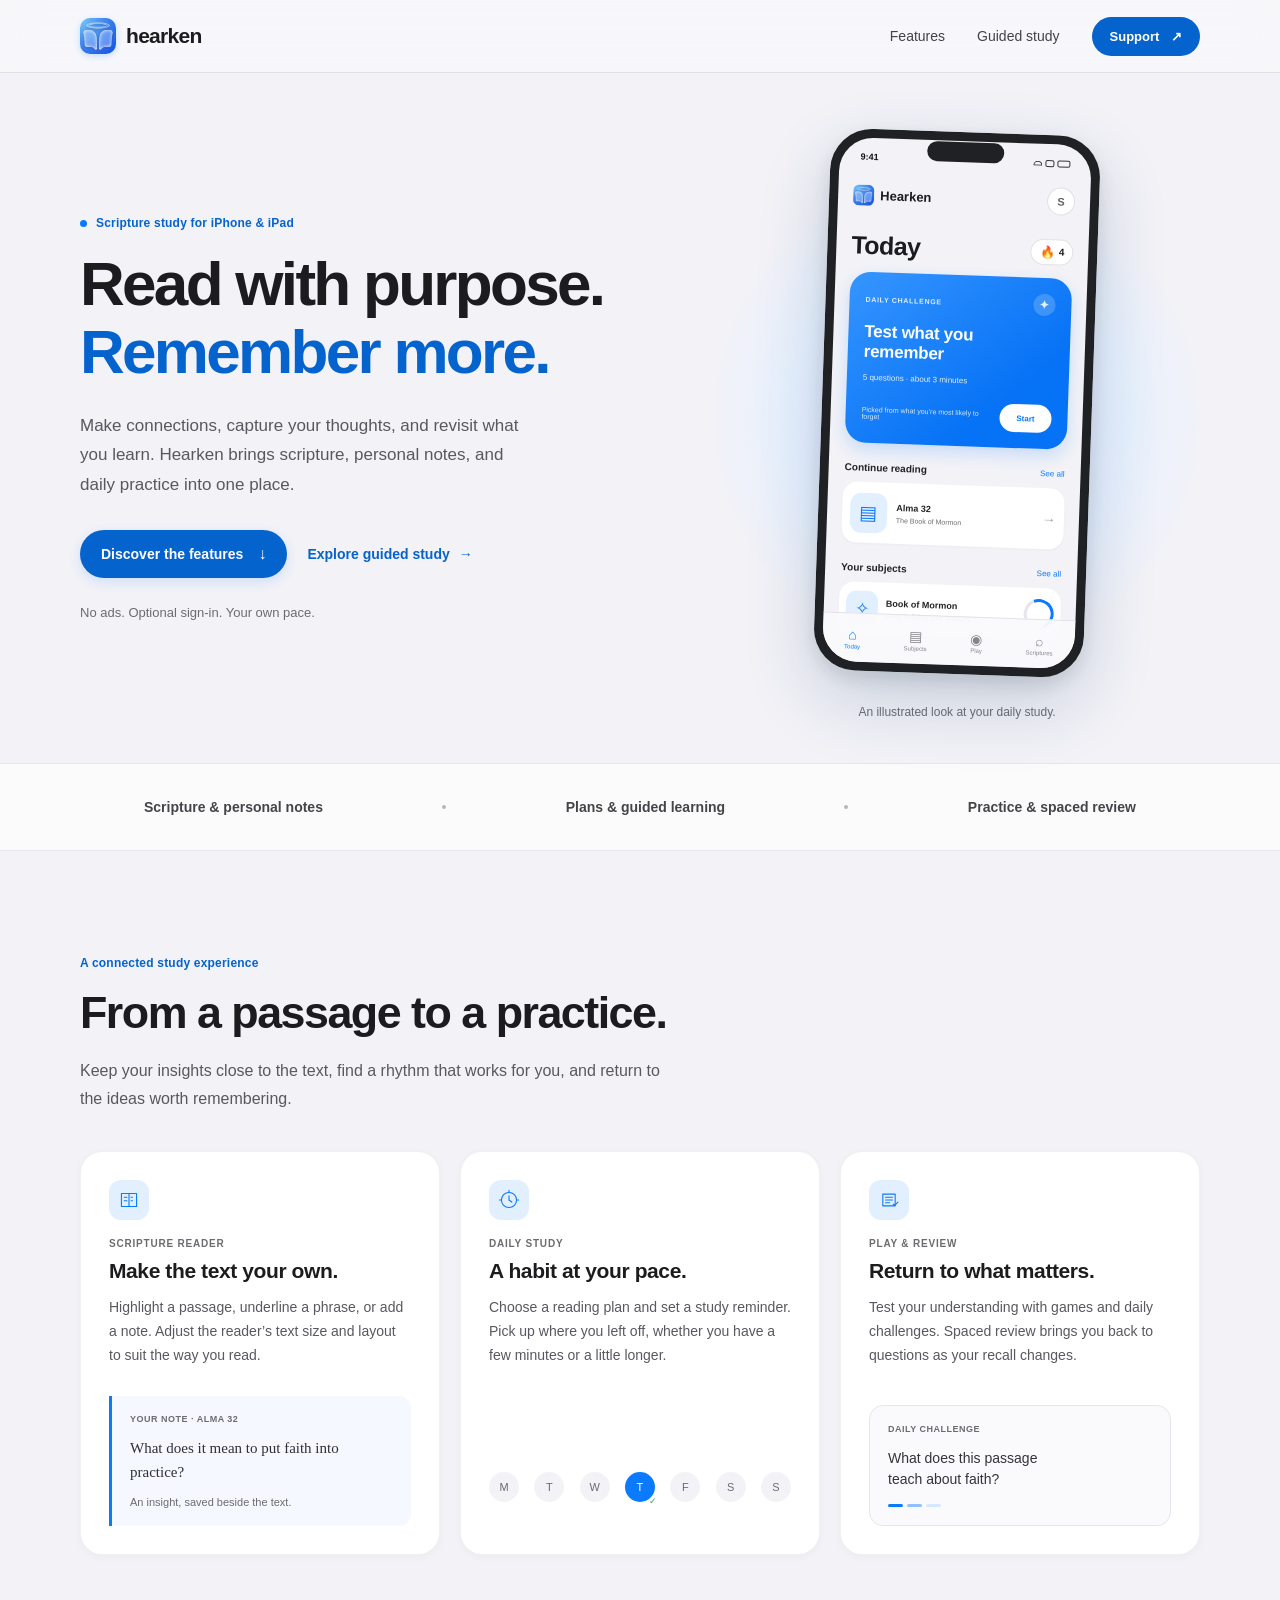
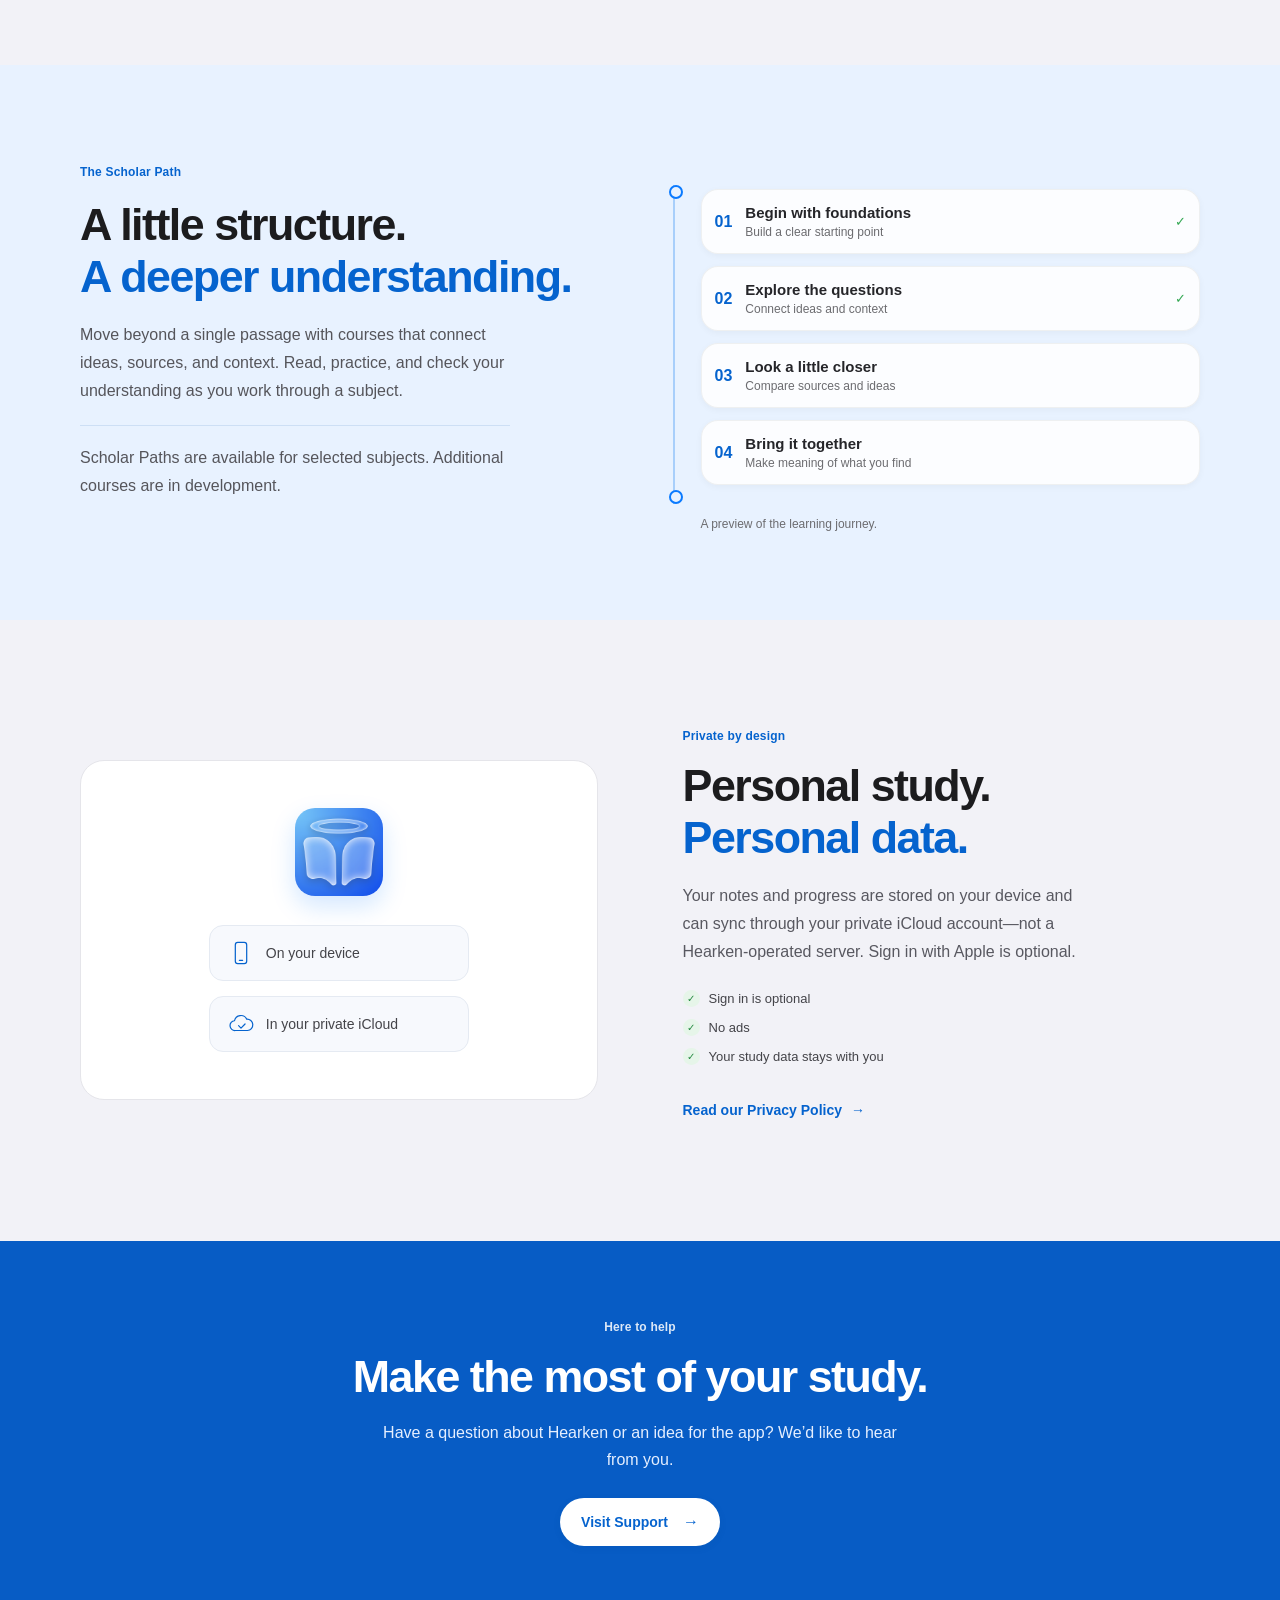
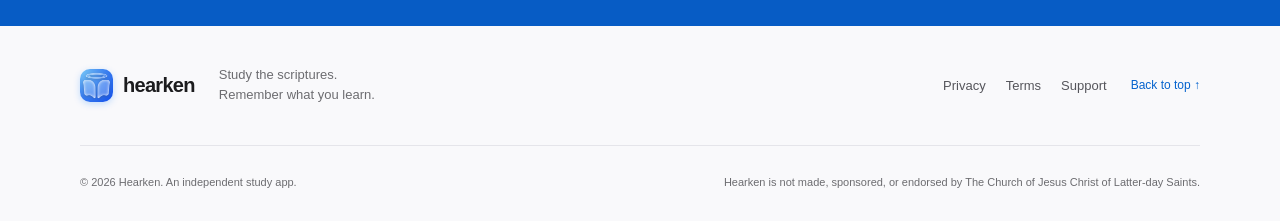
==== commit 2ac856a1: "Polish website copy and responsive design Co-authored-by: Copilot <223556219+Copilot@users.noreply.g" ====
--- a/website/index.html
+++ b/website/index.html
@@ -6,15 +6,18 @@
     <meta name="theme-color" content="#f2f2f7">
     <meta
       name="description"
-      content="Hearken is a thoughtful scripture study app for iPhone and iPad. Read, reflect, and remember what you learn."
+      content="Read with purpose. Remember more. Hearken brings scripture, personal notes, reading plans, and review together on iPhone and iPad."
     >
     <meta property="og:type" content="website">
     <meta property="og:title" content="Hearken — Study the scriptures">
+    <meta property="og:url" content="https://hearkenstudy.com/">
+    <meta property="og:image" content="https://hearkenstudy.com/assets/hearken-app-icon.png">
     <meta
       property="og:description"
-      content="A thoughtful scripture study app for iPhone and iPad."
+      content="Scripture, personal notes, reading plans, and review. A more connected way to study on iPhone and iPad."
     >
     <title>Hearken — Study the scriptures</title>
+    <link rel="canonical" href="https://hearkenstudy.com/">
     <link rel="icon" href="assets/hearken-app-icon.png" type="image/png">
     <link rel="apple-touch-icon" href="assets/hearken-app-icon.png">
     <link rel="stylesheet" href="styles.css">
@@ -34,9 +37,9 @@
           <span class="menu-icon" aria-hidden="true"><i></i><i></i></span>
         </button>
         <div class="nav-links" id="nav-links">
-          <a href="#experience">The experience</a>
-          <a href="#how-it-works">How it works</a>
-          <a class="nav-cta" href="#begin">About Hearken <span aria-hidden="true">↗</span></a>
+          <a href="#experience">Features</a>
+          <a href="#how-it-works">Guided study</a>
+          <a class="nav-cta" href="support.html">Support <span aria-hidden="true">↗</span></a>
         </div>
       </nav>
     </header>
@@ -44,27 +47,24 @@
     <main id="main">
       <section class="hero shell">
         <div class="hero-copy">
-          <p class="eyebrow"><span class="eyebrow-dot"></span> Scripture study, made personal</p>
-          <h1>Study the scriptures.<br><em>Remember what you learn.</em></h1>
+          <p class="eyebrow"><span class="eyebrow-dot"></span> Scripture study for iPhone &amp; iPad</p>
+          <h1>Read with purpose.<br><em>Remember more.</em></h1>
           <p class="hero-description">
-            Read, highlight, take notes, explore seven subjects, and build a study habit that
-            lasts. Hearken brings it all together on iPhone and iPad.
+            Make connections, capture your thoughts, and revisit what you learn.
+            Hearken brings scripture, personal notes, and daily practice into one place.
           </p>
           <div class="hero-actions">
-            <a class="button button-dark" href="#experience">Explore Hearken <span aria-hidden="true">↓</span></a>
-            <span class="availability"><span class="availability-dot"></span> Made for iPhone &amp; iPad</span>
+            <a class="button button-dark" href="#experience">Discover the features <span aria-hidden="true">↓</span></a>
+            <a class="text-link" href="#how-it-works">Explore guided study <span aria-hidden="true">→</span></a>
           </div>
           <div class="hero-note">
-            <span class="note-rule" aria-hidden="true"></span>
-            <p>Your own pace. A little more purpose.</p>
-          </div>
-        </div>
-
-        <div class="hero-art" aria-label="Preview of the Hearken Today screen">
+            <p>No ads. Optional sign-in. Your own pace.</p>
+          </div>
+        </div>
+
+        <figure class="hero-art">
           <div class="app-backdrop"></div>
-          <div class="floating-label label-top"><span class="label-icon">✦</span> Your study, all in one place</div>
-          <div class="floating-label label-bottom"><span class="label-check">✓</span> Read · Reflect · Remember</div>
-          <div class="phone">
+          <div class="phone" aria-hidden="true">
             <div class="phone-screen">
               <div class="phone-status"><span>9:41</span><span class="status-icons"><i></i><i></i><b></b></span></div>
               <div class="app-topline"><span class="mini-brand"><img src="assets/hearken-app-icon.png" alt=""> Hearken</span><span class="avatar">S</span></div>
@@ -87,63 +87,61 @@
               </div>
             </div>
           </div>
-          <div class="decor-star star-one" aria-hidden="true">✳</div>
-          <div class="decor-star star-two" aria-hidden="true">✳</div>
-        </div>
+          <figcaption class="preview-caption">An illustrated look at your daily study.</figcaption>
+        </figure>
       </section>
 
       <section class="beliefs" aria-label="What guides Hearken">
         <div class="beliefs-inner shell">
-          <p>Read and mark scripture.</p>
+          <p>Scripture &amp; personal notes</p>
           <span class="belief-divider" aria-hidden="true"></span>
-          <p>Learn across seven subjects.</p>
+          <p>Plans &amp; guided learning</p>
           <span class="belief-divider" aria-hidden="true"></span>
-          <p>Review what you remember.</p>
+          <p>Practice &amp; spaced review</p>
         </div>
       </section>
 
       <section class="experience section shell" id="experience">
         <div class="section-intro">
-          <p class="eyebrow">Made for the way you study</p>
-          <h2>Your study life,<br><em>all together.</em></h2>
+          <p class="eyebrow">A connected study experience</p>
+          <h2>From a passage to a practice.</h2>
           <p class="section-description">
-            From the first page to the next review, Hearken gives your reading, notes, progress,
-            and practice one considered home.
+            Keep your insights close to the text, find a rhythm that works for you,
+            and return to the ideas worth remembering.
           </p>
-          <a class="text-link" href="#how-it-works">See what’s inside <span aria-hidden="true">↗</span></a>
         </div>
         <div class="feature-grid">
           <article class="feature-card feature-reader">
-            <div class="feature-icon icon-olive" aria-hidden="true">
+            <div class="feature-icon" aria-hidden="true">
               <svg viewBox="0 0 32 32" fill="none"><path d="M5 6.5h22v19H5z" /><path d="M16 7v18m-7-13h4m-4 5h4m8-5h-2m2 5h-2" /></svg>
             </div>
             <p class="feature-kicker">SCRIPTURE READER</p>
-            <h3>Read at your pace.<br>Mark what matters.</h3>
-            <p>Make scripture your own with highlights, underlines, notes, and a reader you can adjust.</p>
+            <h3>Make the text your own.</h3>
+            <p>Highlight a passage, underline a phrase, or add a note. Adjust the reader’s text size and layout to suit the way you read.</p>
             <div class="reader-preview" aria-hidden="true">
-              <span>ALMA 32</span>
-              <p>Now, as I said concerning faith—that it was not a perfect knowledge…</p>
-              <i></i>
+              <span>YOUR NOTE · ALMA 32</span>
+              <p>What does it mean to put faith into practice?</p>
+              <span class="preview-detail">An insight, saved beside the text.</span>
             </div>
           </article>
           <article class="feature-card feature-path">
-            <div class="feature-icon icon-sage" aria-hidden="true">
+            <div class="feature-icon" aria-hidden="true">
               <svg viewBox="0 0 32 32" fill="none"><circle cx="16" cy="16" r="11" /><path d="M16 10v6l4 3" /><path d="M5 16H2m28 0h-3M16 5V2" /></svg>
             </div>
             <p class="feature-kicker">DAILY STUDY</p>
-            <h3>Make a little<br>progress each day.</h3>
-            <p>Reading plans, study reminders, and a daily challenge help you keep your rhythm.</p>
+            <h3>A habit at your pace.</h3>
+            <p>Choose a reading plan and set a study reminder. Pick up where you left off, whether you have a few minutes or a little longer.</p>
             <div class="week-preview" aria-hidden="true">
               <span>M</span><span>T</span><span>W</span><span class="today">T<i>✓</i></span><span>F</span><span>S</span><span>S</span>
             </div>
           </article>
           <article class="feature-card feature-learning">
-            <div class="feature-icon icon-lilac" aria-hidden="true">
+            <div class="feature-icon" aria-hidden="true">
               <svg viewBox="0 0 32 32" fill="none"><path d="M7 7.5h18v17H7z" /><path d="M11 12h10m-10 4h10m-10 4h6" /><path d="m22 22 2 2 5-5" /></svg>
             </div>
             <p class="feature-kicker">PLAY &amp; REVIEW</p>
-            <h3>Practice what<br>you’re learning.</h3>
-            <p>Games and spaced review help you revisit questions and keep track of your mastery.</p>
+            <h3>Return to what matters.</h3>
+            <p>Test your understanding with games and daily challenges. Spaced review brings you back to questions as your recall changes.</p>
             <div class="learning-preview" aria-hidden="true"><span>DAILY CHALLENGE</span><b>What does this passage<br>teach about faith?</b><div><i></i><i></i><i></i></div></div>
           </article>
         </div>
@@ -152,54 +150,59 @@
       <section class="path-section" id="how-it-works">
         <div class="path-inner shell">
           <div class="path-copy">
-            <p class="eyebrow eyebrow-light">A path through every subject</p>
-            <h2>Keep learning.<br><em>See your progress.</em></h2>
+            <p class="eyebrow eyebrow-light">The Scholar Path</p>
+            <h2>A little structure.<br><em>A deeper understanding.</em></h2>
             <p>
-              Follow your mastery across seven subjects, work through units, and use Scholar
-              Paths for structured courses where available. Your progress is yours to build.
+              Move beyond a single passage with courses that connect ideas, sources, and context.
+              Read, practice, and check your understanding as you work through a subject.
             </p>
-            <a class="button button-light" href="#begin">Meet Hearken <span aria-hidden="true">↗</span></a>
+            <p class="path-availability">Scholar Paths are available for selected subjects. Additional courses are in development.</p>
           </div>
           <div class="path-visual" aria-label="A learning path from foundations to deeper understanding">
             <div class="path-decoration"></div>
             <div class="path-label path-label-one"><span class="path-number">01</span><span><b>Begin with foundations</b><small>Build a clear starting point</small></span><span class="path-check">✓</span></div>
             <div class="path-label path-label-two"><span class="path-number">02</span><span><b>Explore the questions</b><small>Connect ideas and context</small></span><span class="path-check">✓</span></div>
-            <div class="path-label path-label-three"><span class="path-number">03</span><span><b>Look a little closer</b><small>Compare sources and ideas</small></span><span class="path-current">YOU ARE HERE</span></div>
-            <div class="path-label path-label-four"><span class="path-number">04</span><span><b>Bring it together</b><small>Make meaning of what you find</small></span><span class="path-lock">✳</span></div>
-            <p class="path-caption"><span>✳</span> Your path is yours to take.</p>
+            <div class="path-label path-label-three"><span class="path-number">03</span><span><b>Look a little closer</b><small>Compare sources and ideas</small></span></div>
+            <div class="path-label path-label-four"><span class="path-number">04</span><span><b>Bring it together</b><small>Make meaning of what you find</small></span></div>
+            <p class="path-caption">A preview of the learning journey.</p>
           </div>
         </div>
       </section>
 
       <section class="quiet-section section shell">
         <div class="quiet-art" aria-hidden="true">
-          <div class="quiet-ring quiet-ring-one"></div><div class="quiet-ring quiet-ring-two"></div>
-          <div class="quiet-mark">
-            <svg viewBox="0 0 120 140" fill="none"><path d="M60 11c14 20 39 29 39 56a39 39 0 0 1-78 0c0-27 25-36 39-56Z" /><path d="M60 47c8 11 19 17 19 30a19 19 0 0 1-38 0c0-13 11-19 19-30Z" /><path d="M60 77v32" /></svg>
-          </div>
-          <span class="quiet-word quiet-word-one">pause</span><span class="quiet-word quiet-word-two">notice</span><span class="quiet-word quiet-word-three">return</span>
+          <img class="privacy-app-icon" src="assets/hearken-app-icon.png" alt="" loading="lazy">
+          <div class="privacy-storage">
+            <svg viewBox="0 0 32 32" fill="none"><rect x="9" y="3" width="14" height="26" rx="3"/><path d="M14 25h4"/></svg>
+            <span>On your device</span>
+          </div>
+          <div class="privacy-storage">
+            <svg viewBox="0 0 32 32" fill="none"><path d="M9 24a6 6 0 0 1-1-12 8 8 0 0 1 15-2 7 7 0 0 1 1 14H9Z"/><path d="m13 18 3 3 5-5"/></svg>
+            <span>In your private iCloud</span>
+          </div>
         </div>
         <div class="quiet-copy">
           <p class="eyebrow">Private by design</p>
-          <h2>Your notes and progress<br>stay <em>personal.</em></h2>
+          <h2>Personal study.<br><em>Personal data.</em></h2>
           <p>
-            Sign in with Apple is optional. Your notes and progress stay on your device, with
-            iCloud sync available when enabled.
+            Your notes and progress are stored on your device and can sync through your
+            private iCloud account—not a Hearken-operated server. Sign in with Apple is optional.
           </p>
           <div class="quiet-points">
             <span><i>✓</i> Sign in is optional</span>
             <span><i>✓</i> No ads</span>
-            <span><i>✓</i> Designed for iPhone and iPad</span>
-          </div>
+            <span><i>✓</i> Your study data stays with you</span>
+          </div>
+          <a class="text-link privacy-link" href="privacy.html">Read our Privacy Policy <span aria-hidden="true">→</span></a>
         </div>
       </section>
 
       <section class="closing" id="begin">
         <div class="closing-inner shell">
-          <p class="eyebrow eyebrow-light"><span class="eyebrow-dot"></span> Scripture study for iPhone &amp; iPad</p>
-          <h2>Study the scriptures.<br><em>Remember what you learn.</em></h2>
-          <p>Read, reflect, and keep building your understanding with Hearken.</p>
-          <a class="button button-light" href="#experience">Explore the app <span aria-hidden="true">↑</span></a>
+          <p class="eyebrow eyebrow-light">Here to help</p>
+          <h2>Make the most of your study.</h2>
+          <p>Have a question about Hearken or an idea for the app? We’d like to hear from you.</p>
+          <a class="button button-light" href="support.html">Visit Support <span aria-hidden="true">→</span></a>
         </div>
       </section>
     </main>
--- a/website/styles.css
+++ b/website/styles.css
@@ -1,7 +1,7 @@
 :root {
   color-scheme: light;
   --blue: #0a7aff;
-  --blue-dark: #0868d8;
+  --blue-dark: #0563ce;
   --blue-soft: #e8f2ff;
   --grouped: #f2f2f7;
   --card: #fff;
@@ -16,6 +16,7 @@
 html { scroll-behavior: smooth; scroll-padding-top: 82px; }
 body { margin: 0; background: var(--grouped); color: var(--ink); font-family: var(--font); -webkit-font-smoothing: antialiased; }
 a { color: inherit; text-decoration: none; }
+a:focus-visible, button:focus-visible { outline: 3px solid var(--blue-dark); outline-offset: 5px; }
 button { font: inherit; }
 .shell { width: min(1120px, calc(100% - 64px)); margin-inline: auto; }
 .skip-link { position: fixed; z-index: 10; top: 12px; left: 12px; padding: 12px 18px; transform: translateY(-160%); border-radius: 12px; background: var(--ink); color: white; }
@@ -25,36 +26,34 @@
 .nav { display: flex; height: 72px; align-items: center; justify-content: space-between; }
 .wordmark { display: inline-flex; align-items: center; gap: 10px; color: var(--ink); font-size: 21px; font-weight: 650; letter-spacing: -.7px; }
 .brand-icon { display: block; width: 36px; height: 36px; border-radius: 10px; box-shadow: 0 2px 7px rgba(10, 122, 255, .23); }
-.nav-links { display: flex; align-items: center; gap: 34px; color: #424247; font-size: 13px; }
+.nav-links { display: flex; align-items: center; gap: 32px; color: #424247; font-size: 14px; }
 .nav-links > a:not(.nav-cta):hover, .footer-top:hover { color: var(--blue); }
-.nav-cta { padding: 11px 16px; border-radius: 999px; background: var(--blue); color: #fff; font-size: 12px; font-weight: 600; transition: background .18s, transform .18s; }
+.nav-cta { padding: 12px 18px; border-radius: 999px; background: var(--blue-dark); color: #fff; font-size: 13px; font-weight: 600; transition: background .18s, transform .18s; }
 .nav-cta:hover { transform: translateY(-1px); background: var(--blue-dark); }
 .nav-cta span { padding-left: 8px; }
 .menu-toggle { display: none; }
 
-.hero { position: relative; display: grid; min-height: 640px; grid-template-columns: 1fr 1fr; align-items: center; gap: 28px; }
-.hero-copy { position: relative; z-index: 1; padding: 40px 0 50px; }
-.eyebrow { display: flex; align-items: center; gap: 9px; margin: 0 0 19px; color: var(--blue); font-size: 11px; font-weight: 650; letter-spacing: .15px; }
+.hero { position: relative; display: grid; min-height: 690px; grid-template-columns: 1.1fr .9fr; align-items: center; gap: 40px; padding-block: 42px; }
+.hero-copy { position: relative; z-index: 1; padding: 24px 0; }
+.eyebrow { display: flex; align-items: center; gap: 9px; margin: 0 0 20px; color: var(--blue-dark); font-size: 12px; font-weight: 650; letter-spacing: .2px; }
 .eyebrow-dot { width: 7px; height: 7px; border-radius: 50%; background: var(--blue); }
 h1, h2, h3, p { margin-top: 0; }
-.hero h1 { max-width: 550px; margin-bottom: 19px; font-size: clamp(44px, 5.4vw, 66px); font-weight: 720; letter-spacing: -2.9px; line-height: 1.06; }
-h1 em, h2 em { color: var(--blue); font-style: normal; }
-.hero-description { max-width: 435px; margin-bottom: 27px; color: var(--secondary); font-size: 16px; line-height: 1.65; }
-.hero-actions { display: flex; align-items: center; gap: 19px; }
-.button { display: inline-flex; min-height: 48px; align-items: center; justify-content: center; gap: 15px; padding: 0 19px; border-radius: 999px; font-size: 13px; font-weight: 600; transition: transform .18s, background .18s; }
+.hero h1 { max-width: 590px; margin-bottom: 24px; font-size: clamp(44px, 4.9vw, 62px); font-weight: 700; letter-spacing: -2.7px; line-height: 1.1; text-wrap: balance; }
+h1 em, h2 em { color: var(--blue-dark); font-style: normal; }
+.hero-description { max-width: 455px; margin-bottom: 30px; color: #585860; font-size: 17px; line-height: 1.75; }
+.hero-actions { display: flex; align-items: center; flex-wrap: wrap; gap: 20px; }
+.button { display: inline-flex; min-height: 48px; align-items: center; justify-content: center; gap: 15px; padding: 0 21px; border-radius: 999px; font-size: 14px; font-weight: 600; transition: transform .18s, background .18s; }
 .button:hover { transform: translateY(-2px); }
-.button-dark { background: var(--blue); color: #fff; box-shadow: 0 5px 14px rgba(10, 122, 255, .22); }
+.button-dark { background: var(--blue-dark); color: #fff; box-shadow: 0 4px 12px rgba(10, 122, 255, .15); }
 .button-dark:hover { background: var(--blue-dark); }
 .button span { font-size: 16px; }
-.availability { display: flex; align-items: center; gap: 7px; color: var(--secondary); font-size: 11px; }
-.availability-dot { width: 7px; height: 7px; border-radius: 50%; background: #34c759; }
-.hero-note { display: flex; align-items: center; gap: 10px; margin-top: 47px; }
-.note-rule { width: 22px; height: 2px; border-radius: 2px; background: #aeb0b7; }
-.hero-note p { margin: 0; color: var(--tertiary); font-size: 12px; }
-
-.hero-art { position: relative; display: grid; min-height: 590px; place-items: center; overflow: hidden; }
+.hero-note { margin-top: 27px; }
+.hero-note p { margin: 0; color: var(--secondary); font-size: 13px; }
+
+.hero-art { position: relative; display: grid; min-width: 0; min-height: 602px; place-items: center; margin: 0; padding-bottom: 30px; }
 .app-backdrop { position: absolute; width: min(100%, 540px); aspect-ratio: 1; border-radius: 50%; background: radial-gradient(circle, #deecff 0, #e8f1fe 49%, rgba(242, 242, 247, 0) 72%); }
 .phone { position: relative; z-index: 1; width: 270px; height: 542px; padding: 8px; overflow: hidden; border: 1px solid rgba(28, 28, 30, .18); border-radius: 42px; background: #202124; box-shadow: 0 27px 70px rgba(24, 63, 112, .2), 0 8px 18px rgba(28, 28, 30, .11); transform: rotate(2deg); }
+.preview-caption { position: absolute; bottom: 0; margin: 0; color: var(--secondary); font-size: 12px; text-align: center; }
 .phone::before { position: absolute; z-index: 2; top: 9px; left: 50%; width: 77px; height: 20px; border-radius: 15px; background: #202124; content: ""; transform: translateX(-50%); }
 .phone-screen { position: relative; height: 100%; padding: 0 15px; overflow: hidden; border-radius: 34px; background: #f2f2f7; }
 .phone-status { display: flex; height: 37px; align-items: center; justify-content: space-between; padding: 1px 6px 0; color: #111; font-size: 9px; font-weight: 700; }
@@ -94,50 +93,39 @@
 .phone-tabbar > span { display: grid; justify-items: center; gap: 1px; color: #85858b; font-size: 6px; }
 .phone-tabbar i { font-size: 14px; font-style: normal; }
 .phone-tabbar .tab-active { color: var(--blue); }
-.floating-label { position: absolute; z-index: 2; display: flex; align-items: center; gap: 8px; padding: 10px 13px; border: 1px solid rgba(60, 60, 67, .1); border-radius: 14px; background: rgba(255, 255, 255, .93); box-shadow: 0 8px 25px rgba(36, 57, 84, .1); color: #424247; font-size: 10px; }
-.label-top { top: 115px; right: -4px; }
-.label-bottom { bottom: 96px; left: -2px; }
-.label-icon { color: var(--blue); font-size: 15px; }
-.label-check { display: grid; width: 17px; height: 17px; place-items: center; border-radius: 50%; background: #e7f6eb; color: #248a40; font-size: 10px; }
 
 .beliefs { border-block: 1px solid var(--separator); background: rgba(255, 255, 255, .68); }
 .beliefs-inner { display: flex; min-height: 86px; align-items: center; justify-content: space-between; padding-inline: 5%; }
-.beliefs p { margin: 0; color: #444449; font-size: 13px; font-weight: 550; }
+.beliefs p { margin: 0; color: #444449; font-size: 14px; font-weight: 550; }
 .belief-divider { width: 4px; height: 4px; border-radius: 50%; background: #b6b6bc; }
 
 .section { padding-block: 105px 110px; }
-.experience { display: grid; grid-template-columns: .72fr 1.28fr; gap: 68px; align-items: start; }
-.section-intro { padding-top: 9px; }
+.experience { display: grid; gap: 38px; }
+.section-intro { max-width: 670px; }
 .section-intro .eyebrow, .quiet-copy .eyebrow { margin-bottom: 17px; }
-.section h2, .path-section h2, .closing h2 { margin-bottom: 17px; font-size: clamp(38px, 4.7vw, 54px); font-weight: 700; letter-spacing: -1.9px; line-height: 1.12; }
-.section-description, .quiet-copy > p:not(.eyebrow) { max-width: 330px; margin-bottom: 23px; color: var(--secondary); font-size: 14px; line-height: 1.7; }
-.text-link { display: inline-flex; align-items: center; gap: 11px; color: var(--blue); font-size: 13px; font-weight: 600; }
+.section h2, .path-section h2, .closing h2 { margin-bottom: 18px; font-size: clamp(34px, 3.5vw, 46px); font-weight: 700; letter-spacing: -1.5px; line-height: 1.16; text-wrap: balance; }
+.section-description, .quiet-copy > p:not(.eyebrow) { max-width: 580px; margin-bottom: 0; color: #585860; font-size: 16px; line-height: 1.75; }
+.text-link { display: inline-flex; min-height: 44px; align-items: center; gap: 9px; color: var(--blue-dark); font-size: 14px; font-weight: 600; }
 .text-link:hover { color: var(--blue-dark); }
-.feature-grid { display: grid; grid-template-columns: repeat(2, minmax(0, 1fr)); gap: 14px; }
-.feature-card { position: relative; min-height: 306px; padding: 22px 20px; overflow: hidden; border: 1px solid rgba(60, 60, 67, .06); border-radius: 22px; background: var(--card); box-shadow: 0 2px 8px rgba(28, 28, 30, .035); }
-.feature-card:first-child { grid-column: 1 / -1; min-height: 260px; }
+.feature-grid { display: grid; grid-template-columns: repeat(3, minmax(0, 1fr)); gap: 20px; }
+.feature-card { display: flex; flex-direction: column; min-width: 0; padding: 28px; border: 1px solid rgba(60, 60, 67, .07); border-radius: 22px; background: var(--card); box-shadow: 0 2px 8px rgba(28, 28, 30, .035); }
 .feature-icon { display: grid; width: 40px; height: 40px; margin-bottom: 18px; place-items: center; border-radius: 12px; }
 .feature-icon svg { width: 22px; stroke: currentColor; stroke-linecap: round; stroke-linejoin: round; stroke-width: 1.6; }
-.icon-olive, .icon-sage, .icon-lilac { background: rgba(10, 122, 255, .12); color: var(--blue); }
-.feature-kicker { margin-bottom: 7px; color: var(--secondary); font-size: 9px; font-weight: 650; letter-spacing: .5px; }
-.feature-card h3 { margin-bottom: 8px; color: var(--ink); font-size: 20px; font-weight: 650; letter-spacing: -.35px; line-height: 1.2; }
-.feature-card > p:last-of-type { max-width: 250px; margin-bottom: 0; color: var(--secondary); font-size: 11px; line-height: 1.55; }
-.feature-reader .feature-icon { position: absolute; top: 21px; left: 20px; }
-.feature-reader .feature-kicker, .feature-reader h3, .feature-reader > p:last-of-type { max-width: 47%; margin-left: 50%; }
-.feature-reader .feature-kicker { margin-top: 5px; }
-.feature-reader h3 { font-size: 23px; }
-.feature-reader > p:last-of-type { margin-top: 8px; }
-.reader-preview { position: absolute; right: 6%; bottom: -33px; display: grid; width: 41%; height: 169px; padding: 18px; transform: rotate(-3deg); border: 1px solid #e5e5ea; border-radius: 17px 17px 0 0; background: #fff; box-shadow: 0 4px 18px rgba(28, 28, 30, .08); }
-.reader-preview > span { color: var(--secondary); font-size: 7px; font-weight: 650; letter-spacing: .4px; }
-.reader-preview p { margin: 10px 0; color: #303035; font-family: Georgia, serif; font-size: 13px; line-height: 1.65; }
-.reader-preview i { width: 64%; height: 5px; border-radius: 5px; background: #dcecff; }
-.week-preview { display: flex; align-items: center; justify-content: space-between; margin-top: 25px; color: var(--secondary); font-size: 8px; }
-.week-preview > span { position: relative; display: grid; width: 23px; height: 23px; place-items: center; border-radius: 50%; background: #f2f2f7; }
+.feature-icon { background: rgba(10, 122, 255, .12); color: var(--blue); }
+.feature-kicker { margin-bottom: 9px; color: var(--secondary); font-size: 10px; font-weight: 650; letter-spacing: .8px; }
+.feature-card h3 { margin-bottom: 12px; color: var(--ink); font-size: 21px; font-weight: 650; letter-spacing: -.4px; line-height: 1.25; }
+.feature-card > p:last-of-type { margin-bottom: 28px; color: #585860; font-size: 14px; line-height: 1.7; }
+.reader-preview { display: grid; gap: 12px; margin-top: auto; padding: 18px; border-left: 3px solid var(--blue); border-radius: 0 12px 12px 0; background: #f5f8ff; }
+.reader-preview > span { color: var(--secondary); font-size: 9px; font-weight: 650; letter-spacing: .5px; }
+.reader-preview p { margin: 0; color: #303035; font-family: Georgia, serif; font-size: 15px; line-height: 1.6; }
+.reader-preview .preview-detail { font-size: 11px; font-weight: 400; letter-spacing: 0; }
+.week-preview { display: flex; align-items: center; justify-content: space-between; gap: 5px; margin-top: auto; padding-block: 24px; color: var(--secondary); font-size: 11px; }
+.week-preview > span { position: relative; display: grid; width: 30px; height: 30px; place-items: center; border-radius: 50%; background: #f2f2f7; }
 .week-preview .today { background: var(--blue); color: #fff; }
 .week-preview i { position: absolute; right: -2px; bottom: -4px; color: #34a853; font-size: 9px; font-style: normal; }
-.learning-preview { display: grid; gap: 8px; margin-top: 20px; padding: 11px; border: 1px solid #e5e5ea; border-radius: 14px; background: #fafafd; }
-.learning-preview > span { color: var(--secondary); font-size: 6px; font-weight: 700; letter-spacing: .5px; }
-.learning-preview b { color: #343439; font-size: 9px; font-weight: 500; line-height: 1.45; }
+.learning-preview { display: grid; gap: 14px; margin-top: auto; padding: 18px; border: 1px solid #e5e5ea; border-radius: 14px; background: #fafafd; }
+.learning-preview > span { color: var(--secondary); font-size: 9px; font-weight: 700; letter-spacing: .5px; }
+.learning-preview b { color: #343439; font-size: 14px; font-weight: 500; line-height: 1.5; }
 .learning-preview div { display: flex; gap: 4px; }
 .learning-preview i { width: 15px; height: 3px; border-radius: 3px; background: var(--blue); }
 .learning-preview i:nth-child(2) { background: #8fc2ff; }
@@ -146,8 +134,8 @@
 .path-section { overflow: hidden; background: #e8f2ff; color: var(--ink); }
 .path-inner { display: grid; min-height: 545px; grid-template-columns: 1fr 1fr; align-items: center; gap: 65px; padding-block: 90px; }
 .eyebrow-light { color: var(--blue-dark); }
-.path-section h2 { margin-bottom: 18px; font-size: clamp(41px, 4.8vw, 55px); }
-.path-copy > p:not(.eyebrow) { max-width: 390px; margin-bottom: 25px; color: #55555b; font-size: 14px; line-height: 1.7; }
+.path-copy > p:not(.eyebrow) { max-width: 430px; margin-bottom: 20px; color: #55555b; font-size: 16px; line-height: 1.75; }
+.path-copy > .path-availability { padding-top: 18px; border-top: 1px solid #cddff5; font-size: 13px; }
 .button-light { background: #fff; color: var(--blue); box-shadow: 0 2px 7px rgba(10, 65, 125, .1); }
 .button-light:hover { background: #f7faff; }
 .path-visual { position: relative; display: flex; min-height: 375px; flex-direction: column; justify-content: center; gap: 12px; padding: 12px 0 22px 28px; }
@@ -156,41 +144,32 @@
 .path-decoration::before { top: 0; }
 .path-decoration::after { bottom: 0; }
 .path-label { position: relative; display: flex; min-height: 65px; align-items: center; gap: 13px; padding: 11px 13px; border: 1px solid rgba(60, 60, 67, .07); border-radius: 17px; background: rgba(255, 255, 255, .86); box-shadow: 0 2px 7px rgba(28, 28, 30, .04); }
-.path-number { color: var(--blue); font-size: 14px; font-weight: 650; }
+.path-number { color: var(--blue-dark); font-size: 16px; font-weight: 650; }
 .path-label > span:nth-child(2) { display: grid; gap: 4px; }
-.path-label b { color: #252529; font-size: 12px; font-weight: 600; }
-.path-label small { color: var(--secondary); font-size: 9px; }
+.path-label b { color: #252529; font-size: 15px; font-weight: 600; }
+.path-label small { color: var(--secondary); font-size: 12px; }
 .path-check { margin-left: auto; color: #34a853; font-size: 13px; }
-.path-current { margin-left: auto; color: var(--blue); font-size: 7px; font-weight: 700; letter-spacing: .4px; }
-.path-lock { margin-left: auto; color: #9a9aa0; font-size: 12px; }
-.path-label-three { border-color: rgba(10, 122, 255, .45); }
-.path-caption { position: absolute; bottom: -1px; left: 28px; margin: 0; color: var(--secondary); font-size: 11px; }
-.path-caption span { padding-right: 5px; color: var(--blue); }
+.path-caption { position: absolute; bottom: -1px; left: 28px; margin: 0; color: var(--secondary); font-size: 12px; }
 
 .quiet-section { display: grid; grid-template-columns: 1fr 1fr; align-items: center; gap: 85px; padding-block: 100px; }
-.quiet-art { position: relative; display: grid; min-height: 340px; place-items: center; overflow: hidden; border: 1px solid rgba(60, 60, 67, .06); border-radius: 24px; background: #e8f2ff; }
-.quiet-ring { position: absolute; border: 1px solid rgba(10, 122, 255, .18); border-radius: 50%; }
-.quiet-ring-one { width: 275px; height: 275px; }
-.quiet-ring-two { width: 205px; height: 205px; }
-.quiet-mark { position: relative; display: grid; width: 115px; height: 130px; place-items: center; }
-.quiet-mark svg { width: 90px; height: 108px; stroke: var(--blue); stroke-linecap: round; stroke-linejoin: round; stroke-width: 1.5; }
-.quiet-word { position: absolute; color: #5c6c80; font-size: 10px; }
-.quiet-word-one { top: 76px; left: 64px; }
-.quiet-word-two { top: 96px; right: 53px; }
-.quiet-word-three { bottom: 62px; left: 50%; transform: translateX(-50%); }
+.quiet-art { display: grid; min-height: 340px; align-content: center; justify-items: center; gap: 15px; padding: 32px; border: 1px solid var(--separator); border-radius: 24px; background: white; }
+.privacy-app-icon { width: 88px; height: 88px; margin-bottom: 14px; border-radius: 20px; box-shadow: 0 10px 25px rgba(10, 122, 255, .18); }
+.privacy-storage { display: flex; width: min(100%, 260px); align-items: center; gap: 12px; padding: 14px 18px; border: 1px solid #e5eaf2; border-radius: 14px; background: #f7f9fd; color: #444449; font-size: 14px; }
+.privacy-storage svg { width: 26px; height: 26px; flex: 0 0 auto; stroke: var(--blue-dark); stroke-width: 1.5; stroke-linecap: round; stroke-linejoin: round; }
 .quiet-copy { padding: 9px 0; }
 .quiet-copy > p:not(.eyebrow) { max-width: 410px; }
 .quiet-points { display: grid; gap: 12px; margin-top: 24px; color: #444449; font-size: 13px; }
 .quiet-points span { display: flex; align-items: center; gap: 9px; }
 .quiet-points i { display: grid; width: 17px; height: 17px; place-items: center; border-radius: 50%; background: #e6f5e9; color: #248a40; font-size: 10px; font-style: normal; }
-
-.closing { position: relative; overflow: hidden; background: linear-gradient(120deg, #1685ff, #0867df); color: #fff; text-align: center; }
+.privacy-link { margin-top: 23px; }
+
+.closing { background: #075cc5; color: #fff; text-align: center; }
 .closing-inner { position: relative; display: grid; min-height: 385px; justify-items: center; align-content: center; padding-block: 70px; }
 .closing .eyebrow { justify-content: center; margin-bottom: 17px; color: rgba(255, 255, 255, .86); }
 .closing .eyebrow-dot { background: #fff; }
-.closing h2 { margin-bottom: 14px; font-size: clamp(43px, 5.5vw, 62px); }
+.closing h2 { max-width: 700px; margin-bottom: 16px; }
 .closing h2 em { color: #d8eaff; }
-.closing-inner > p:not(.eyebrow) { margin-bottom: 21px; color: rgba(255, 255, 255, .9); font-size: 14px; }
+.closing-inner > p:not(.eyebrow) { max-width: 530px; margin-bottom: 25px; color: #e5efff; font-size: 16px; line-height: 1.7; }
 .closing .button-light { background: #fff; color: var(--blue-dark); }
 
 .site-footer { background: #f9f9fb; }
@@ -213,29 +192,29 @@
 .support-card h2 { margin: 0 0 8px; font-size: 17px; font-weight: 650; }
 .support-card p { margin: 0; color: #48484d; font-size: 13px; line-height: 1.7; }
 .legal-document > .support-note { margin-top: 32px; padding-top: 18px; border-top: 1px solid var(--separator); color: var(--secondary); font-size: 12px; line-height: 1.65; }
-.footer-main { display: flex; min-height: 120px; align-items: center; border-bottom: 1px solid var(--separator); }
+.footer-main { display: flex; min-height: 120px; align-items: center; flex-wrap: wrap; gap: 24px; padding-block: 28px; border-bottom: 1px solid var(--separator); }
 .footer-wordmark { font-size: 20px; }
 .footer-wordmark .brand-icon { width: 33px; height: 33px; }
-.footer-tagline { margin: 0 0 0 22px; color: var(--secondary); font-size: 12px; line-height: 1.55; }
-.footer-links { display: flex; align-items: center; gap: 19px; margin-left: auto; color: var(--secondary); font-size: 11px; }
+.footer-tagline { margin: 0; color: var(--secondary); font-size: 13px; line-height: 1.55; }
+.footer-links { display: flex; align-items: center; gap: 20px; margin-left: auto; color: #55555b; font-size: 13px; }
+.footer-links a { display: inline-flex; min-height: 44px; align-items: center; }
 .footer-links a:hover { color: var(--blue); }
-.footer-top { margin-left: auto; color: var(--blue); font-size: 12px; }
-.footer-bottom { display: flex; min-height: 61px; align-items: center; justify-content: space-between; gap: 22px; color: var(--secondary); font-size: 10px; }
+.footer-top { color: var(--blue-dark); font-size: 12px; }
+.footer-bottom { display: flex; min-height: 75px; align-items: center; justify-content: space-between; gap: 22px; padding-block: 20px; color: var(--secondary); font-size: 11px; line-height: 1.6; }
 .footer-bottom p { margin: 0; }
 .disclaimer { text-align: right; }
 
 @media (max-width: 900px) {
   .shell { width: min(100% - 48px, 720px); }
-  .hero { min-height: 590px; grid-template-columns: 1.05fr .95fr; gap: 0; }
-  .hero h1 { font-size: clamp(43px, 7vw, 58px); }
-  .hero-art { min-height: 540px; }
+  .hero { min-height: 590px; grid-template-columns: 1.1fr .9fr; gap: 20px; }
+  .hero h1 { font-size: clamp(38px, 5.4vw, 48px); letter-spacing: -1.7px; }
+  .hero-art { min-height: 550px; }
   .phone { transform: scale(.9) rotate(2deg); }
-  .floating-label { font-size: 9px; }
-  .experience { grid-template-columns: 1fr; gap: 38px; }
-  .section-intro { max-width: 580px; }
-  .section-description { max-width: 450px; }
-  .feature-card { min-height: 280px; }
-  .feature-card:first-child { min-height: 255px; }
+  .feature-grid { grid-template-columns: 1fr; }
+  .feature-card { display: grid; grid-template-columns: 1fr 1fr; column-gap: 28px; padding: 28px; }
+  .feature-icon, .feature-kicker, .feature-card h3, .feature-card > p { grid-column: 1; }
+  .feature-card > p:last-of-type { margin: 0; }
+  .reader-preview, .week-preview, .learning-preview { grid-column: 2; grid-row: 1 / 5; align-self: center; margin: 0; }
   .path-inner { gap: 34px; }
   .quiet-section { gap: 42px; }
 }
@@ -255,23 +234,19 @@
   .nav-links.is-open { display: grid; }
   .nav-links > a:not(.nav-cta) { padding: 14px 0; border-bottom: 1px solid var(--separator); }
   .nav-cta { margin-top: 13px; text-align: center; }
-  .hero { display: flex; min-height: auto; flex-direction: column; align-items: stretch; padding-top: 50px; }
+  .hero { display: flex; min-height: auto; flex-direction: column; align-items: stretch; gap: 0; padding-block: 48px 28px; }
   .hero-copy { padding: 0; }
-  .eyebrow { margin-bottom: 15px; font-size: 10px; }
-  .hero h1 { margin-bottom: 16px; font-size: clamp(39px, 10.5vw, 53px); letter-spacing: -2px; }
-  .hero-description { max-width: 390px; margin-bottom: 21px; font-size: 14px; }
+  .eyebrow { margin-bottom: 16px; font-size: 12px; }
+  .hero h1 { margin-bottom: 20px; font-size: clamp(35px, 8.8vw, 52px); letter-spacing: -1.6px; }
+  .hero-description { max-width: 450px; margin-bottom: 24px; font-size: 16px; }
   .hero-actions { flex-wrap: wrap; gap: 14px; }
   .button { min-height: 46px; }
-  .availability { font-size: 10px; }
-  .hero-note { margin-top: 25px; }
-  .hero-art { min-height: 485px; margin: 9px -14px 0; }
+  .hero-note { margin-top: 20px; }
+  .hero-art { min-height: 510px; margin: 22px 0 0; }
   .phone { transform: scale(.84) rotate(2deg); }
-  .floating-label { padding: 9px 11px; font-size: 8px; }
-  .label-top { top: 75px; right: 1px; }
-  .label-bottom { bottom: 50px; left: 0; }
-  .beliefs-inner { min-height: 100px; flex-wrap: wrap; justify-content: center; gap: 12px 14px; padding-block: 19px; }
-  .beliefs p { font-size: 11px; }
-  .belief-divider { width: 3px; height: 3px; }
+  .beliefs-inner { min-height: 110px; flex-direction: column; justify-content: center; gap: 12px; padding-block: 22px; }
+  .beliefs p { font-size: 13px; }
+  .belief-divider { display: none; }
   .section { padding-block: 72px; }
   .legal-main { padding-top: 25px; padding-bottom: 58px; }
   .back-link { margin-bottom: 18px; }
@@ -280,63 +255,38 @@
   .legal-document > h2 { margin-top: 27px; font-size: 18px; }
   .support-card { gap: 12px; padding: 16px; }
   .experience { gap: 30px; }
-  .section h2, .path-section h2 { font-size: 42px; letter-spacing: -1.5px; }
-  .section-description { font-size: 13px; }
-  .feature-grid { gap: 10px; }
-  .feature-card { min-height: 298px; padding: 17px 14px; border-radius: 19px; }
-  .feature-card:first-child { min-height: 276px; }
-  .feature-icon { width: 35px; height: 35px; margin-bottom: 16px; border-radius: 11px; }
-  .feature-card h3 { font-size: 17px; }
-  .feature-card > p:last-of-type { font-size: 9px; }
-  .feature-reader .feature-icon { top: 16px; left: 14px; }
-  .feature-reader .feature-kicker, .feature-reader h3, .feature-reader > p:last-of-type { margin-left: 47%; }
-  .feature-reader .feature-kicker { max-width: 53%; font-size: 7px; }
-  .feature-reader h3 { max-width: 53%; font-size: 19px; }
-  .feature-reader > p:last-of-type { max-width: 53%; font-size: 9px; }
-  .reader-preview { right: 4%; width: 51%; height: 149px; padding: 14px; }
-  .reader-preview p { font-size: 10px; }
-  .week-preview { flex-wrap: wrap; gap: 4px; margin-top: 18px; }
-  .week-preview > span { width: 19px; height: 19px; }
-  .learning-preview { gap: 6px; margin-top: 17px; padding: 8px; }
+  .section h2, .path-section h2 { font-size: 34px; letter-spacing: -1.1px; }
+  .section-description { font-size: 16px; }
+  .feature-grid { gap: 16px; }
+  .feature-card { display: flex; padding: 25px; }
+  .feature-card > p:last-of-type { margin-bottom: 26px; }
+  .week-preview { width: 100%; }
   .path-inner { grid-template-columns: 1fr; gap: 30px; padding-block: 67px 57px; }
-  .path-section h2 { font-size: 43px; }
-  .path-copy > p:not(.eyebrow) { font-size: 13px; }
+  .path-copy > p:not(.eyebrow) { font-size: 16px; }
+  .path-copy > .path-availability { font-size: 13px; }
   .path-visual { min-height: 345px; gap: 10px; padding-left: 23px; }
   .path-label { min-height: 61px; gap: 10px; padding: 8px 9px; border-radius: 15px; }
-  .path-number { font-size: 13px; }
-  .path-label b { font-size: 11px; }
-  .path-label small { font-size: 8px; }
-  .path-current { font-size: 6px; }
+  .path-number { font-size: 15px; }
+  .path-label b { font-size: 14px; }
+  .path-label small { font-size: 11px; }
   .path-caption { left: 23px; }
   .quiet-section { grid-template-columns: 1fr; gap: 30px; padding-block: 70px; }
   .quiet-art { min-height: 280px; }
-  .quiet-ring-one { width: 238px; height: 238px; }
-  .quiet-ring-two { width: 178px; height: 178px; }
-  .quiet-word-one { left: calc(50% - 112px); }
-  .quiet-word-two { right: calc(50% - 120px); }
   .closing-inner { min-height: 340px; padding-block: 60px; }
-  .closing h2 { font-size: clamp(39px, 10vw, 51px); letter-spacing: -1.9px; }
-  .closing-inner > p:not(.eyebrow) { font-size: 13px; }
+  .closing h2 { font-size: 34px; letter-spacing: -1.1px; }
+  .closing-inner > p:not(.eyebrow) { font-size: 16px; }
   .footer-main { min-height: 106px; }
   .footer-wordmark { font-size: 19px; }
-  .footer-tagline { margin-left: 13px; font-size: 10px; }
-  .footer-links { gap: 12px; margin-left: auto; font-size: 10px; }
+  .footer-tagline { margin: 0; font-size: 12px; }
+  .footer-links { width: 100%; gap: 24px; margin: 0; font-size: 13px; }
   .footer-top { display: none; }
-  .footer-bottom { min-height: 76px; align-items: flex-start; flex-direction: column; justify-content: center; gap: 7px; padding-block: 12px; font-size: 8px; }
+  .footer-bottom { align-items: flex-start; flex-direction: column; justify-content: center; gap: 10px; font-size: 11px; }
   .disclaimer { text-align: left; }
 }
 
 @media (max-width: 370px) {
   .shell { width: calc(100% - 32px); }
-  .hero h1 { font-size: 38px; }
-  .hero-art { margin-inline: -22px; }
-  .phone { transform: scale(.77) rotate(2deg); }
-  .feature-grid { grid-template-columns: 1fr; }
-  .feature-card, .feature-card:first-child { min-height: 250px; }
-  .feature-card:first-child { grid-column: auto; }
-  .feature-reader .feature-kicker, .feature-reader h3, .feature-reader > p:last-of-type { margin-left: 45%; }
-  .reader-preview { width: 50%; }
-  .week-preview { max-width: 165px; }
+  .hero h1 { font-size: 34px; }
 }
 
 @media (prefers-reduced-motion: reduce) {
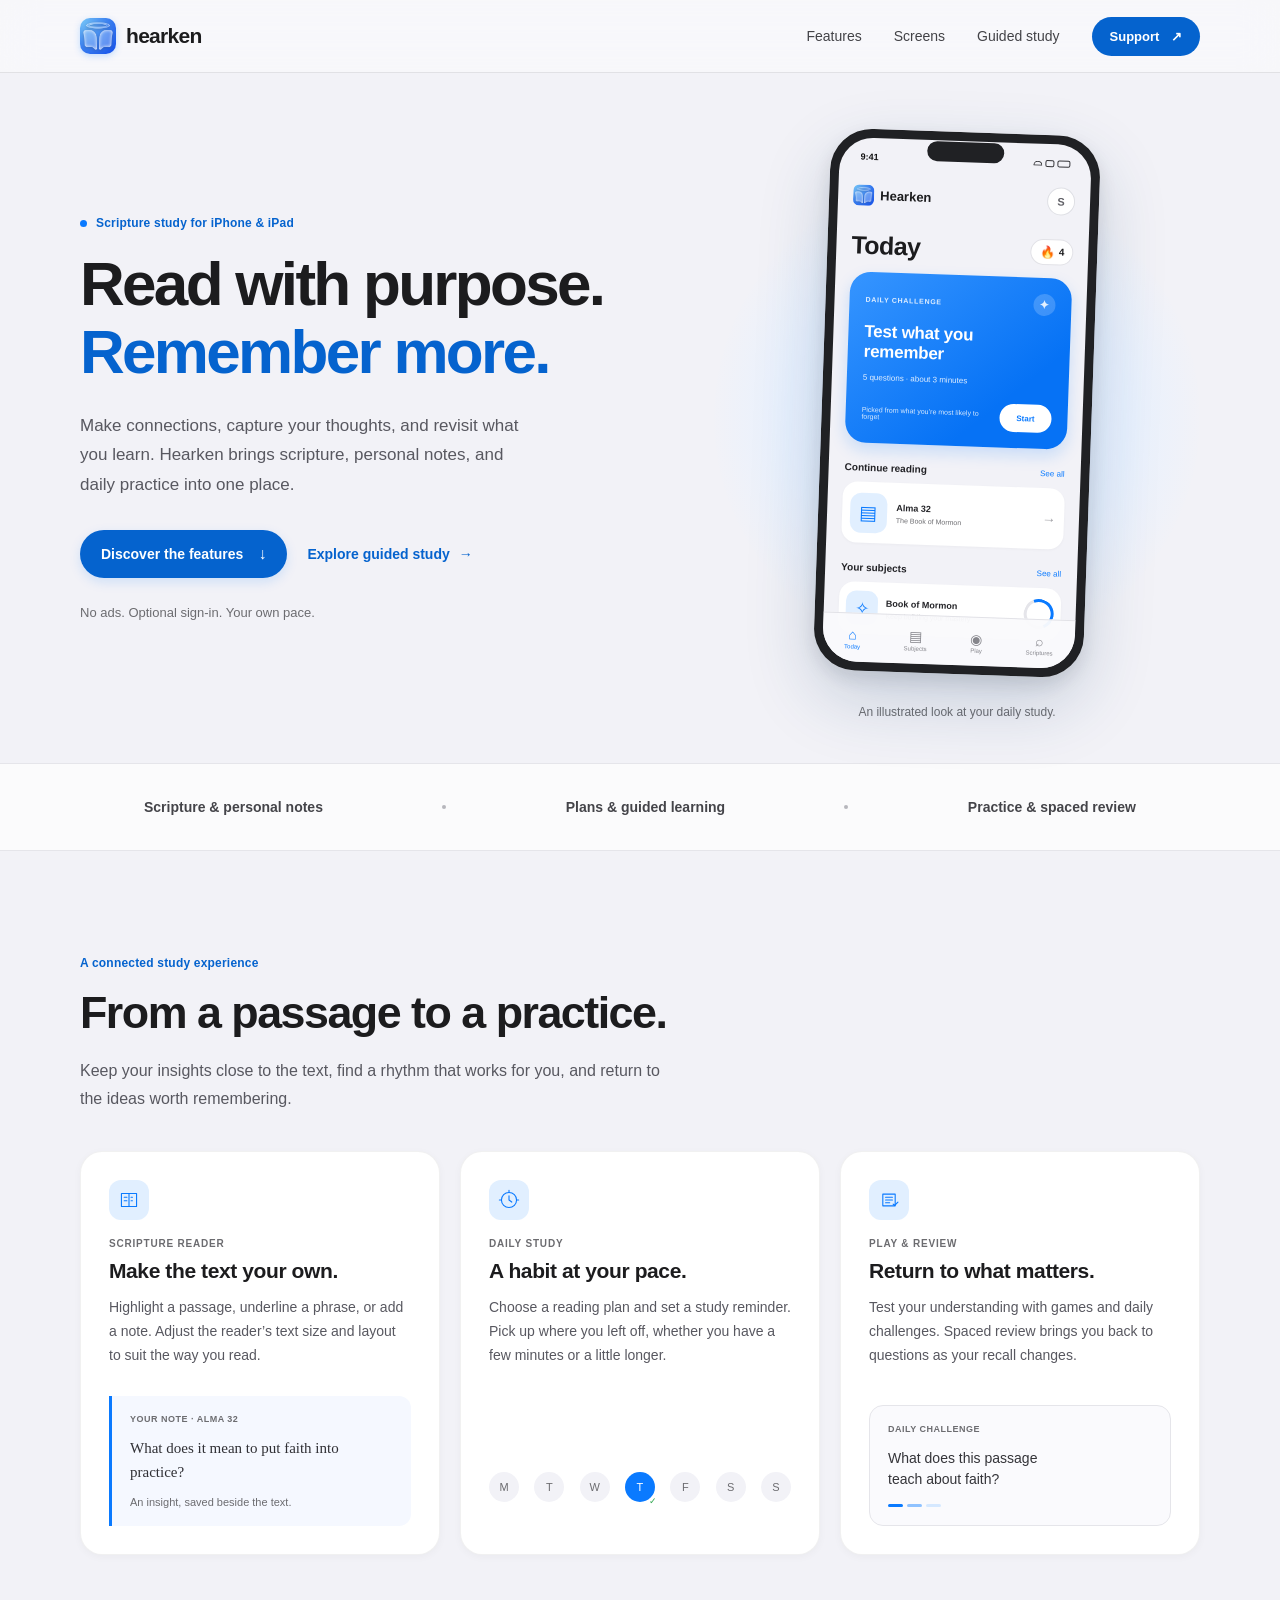
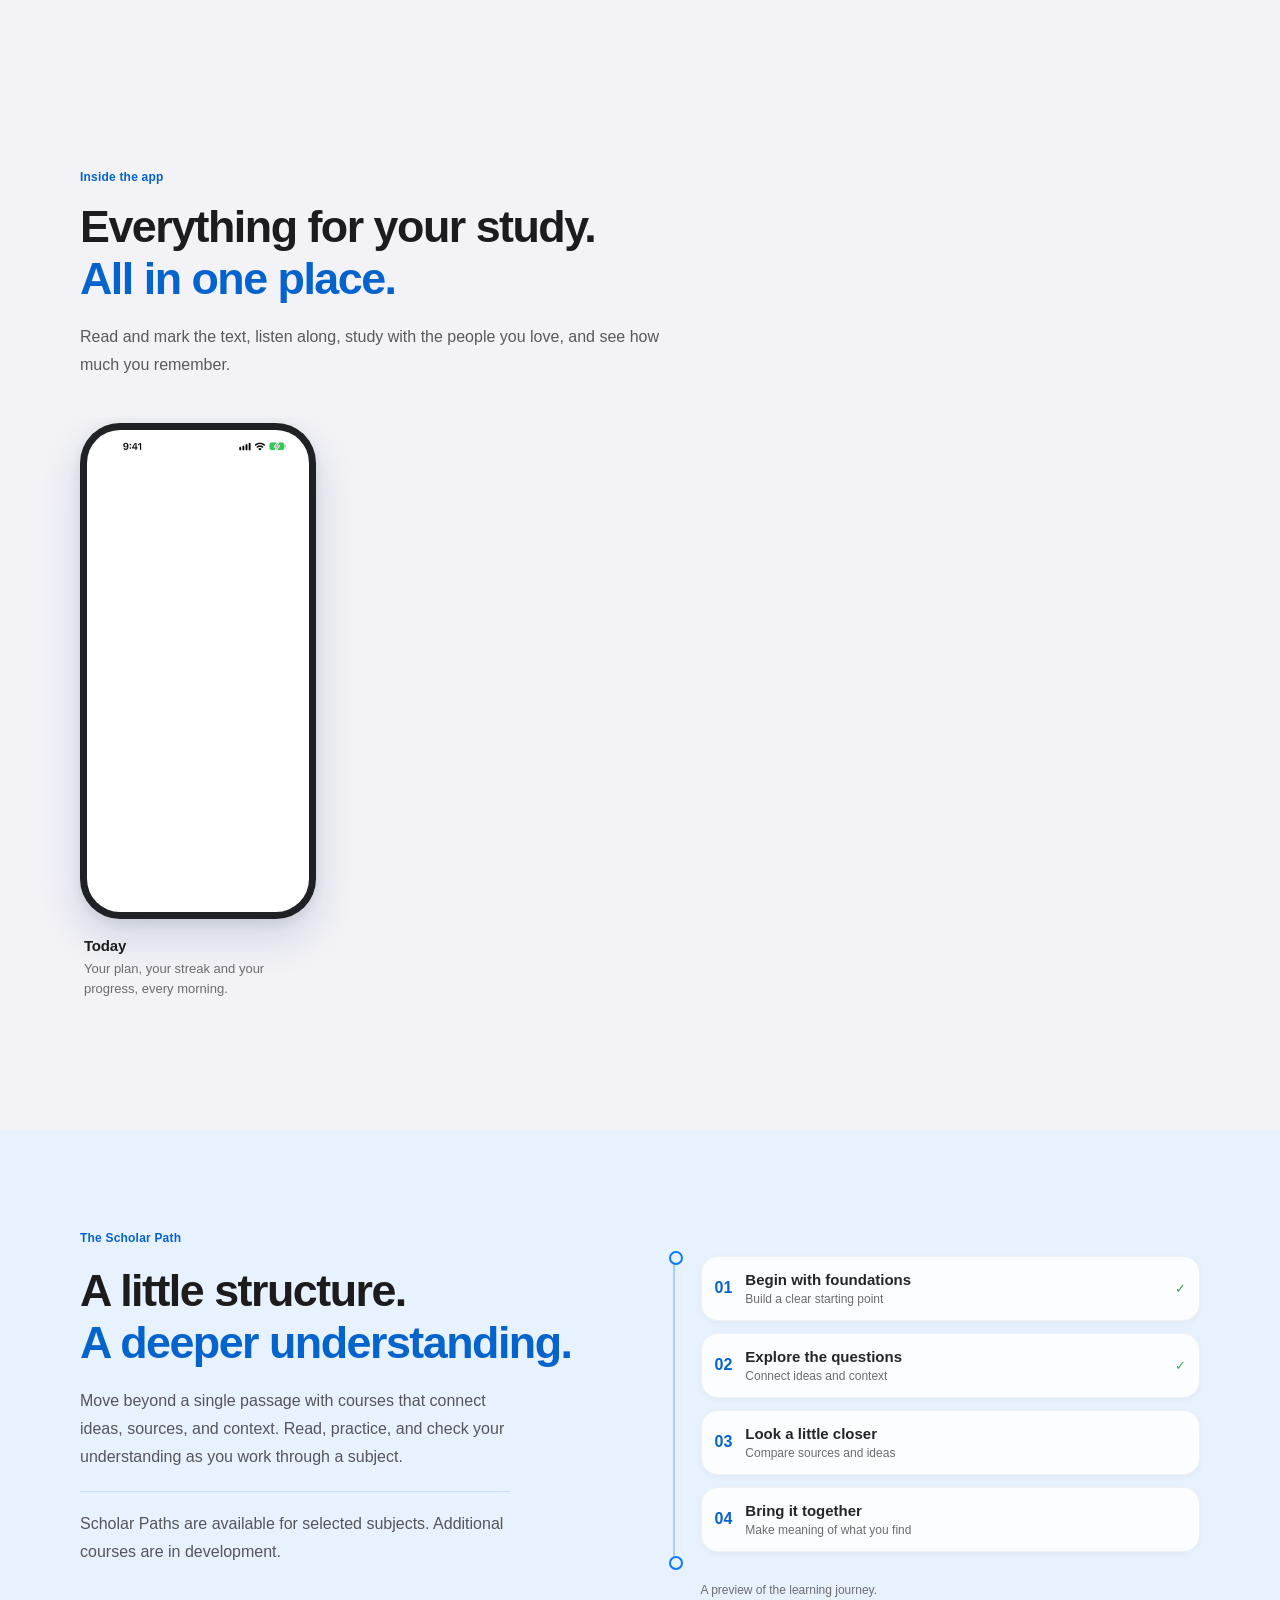
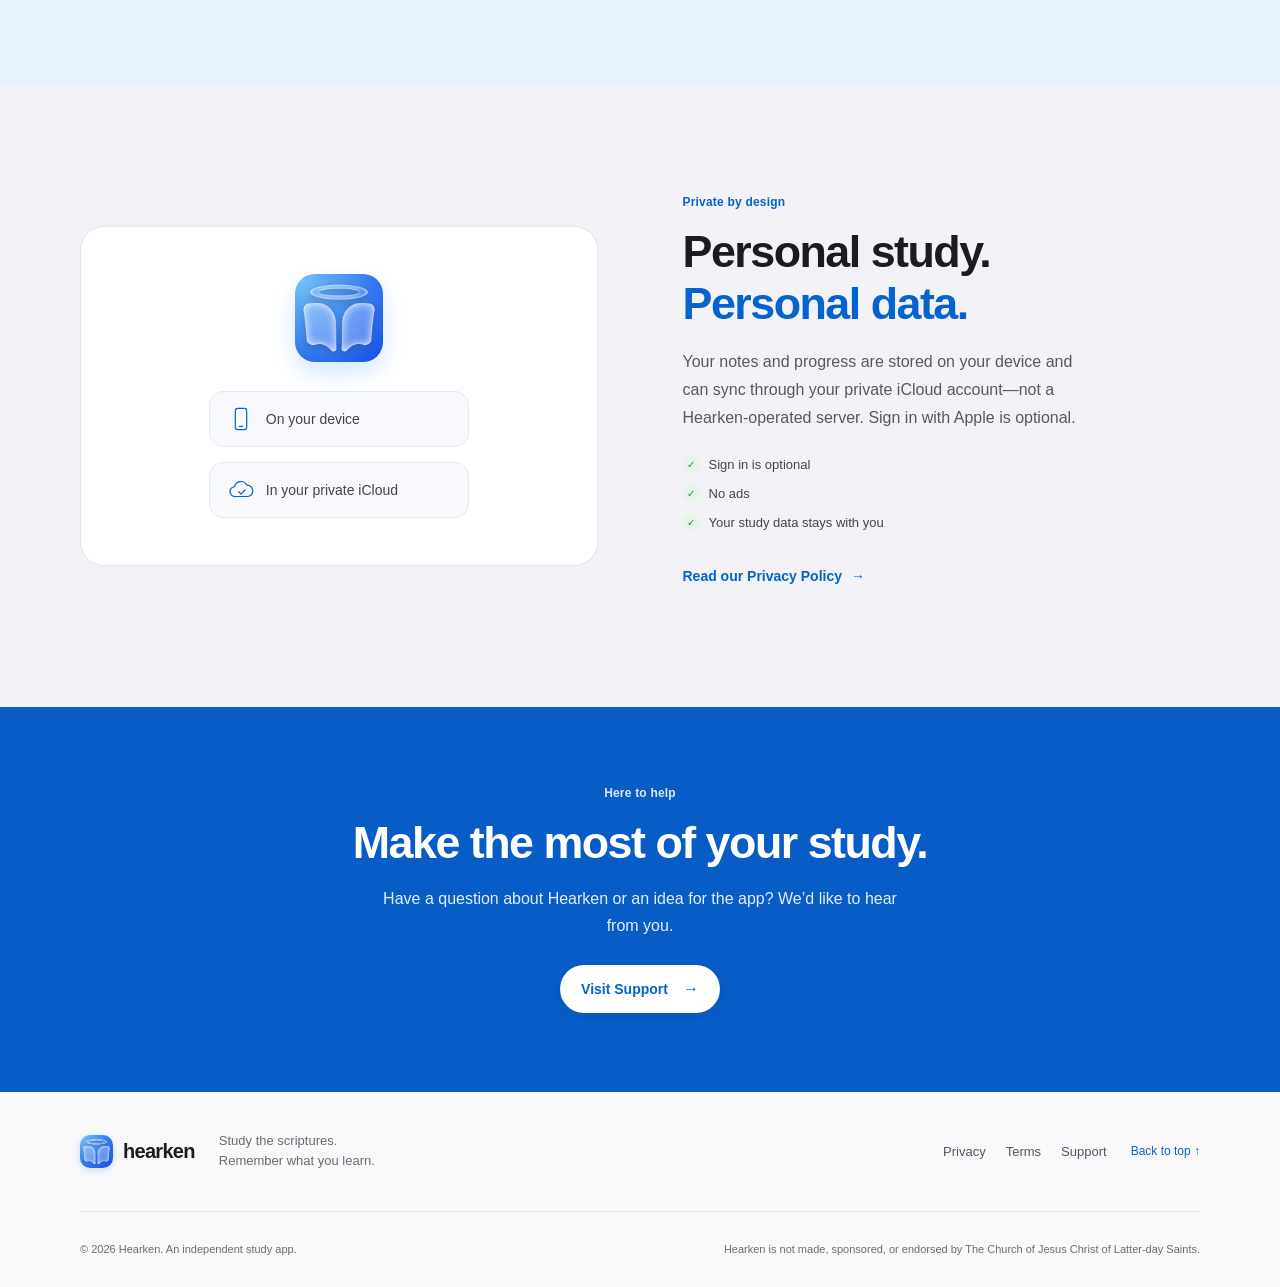
==== commit fa0f4378: "Refactor code structure for improved readability and maintainability" ====
--- a/website/index.html
+++ b/website/index.html
@@ -38,6 +38,7 @@
         </button>
         <div class="nav-links" id="nav-links">
           <a href="#experience">Features</a>
+          <a href="#screens">Screens</a>
           <a href="#how-it-works">Guided study</a>
           <a class="nav-cta" href="support.html">Support <span aria-hidden="true">↗</span></a>
         </div>
@@ -147,6 +148,57 @@
         </div>
       </section>
 
+      <section class="screens section" id="screens" aria-labelledby="screens-title">
+        <div class="shell">
+          <div class="section-intro">
+            <p class="eyebrow">Inside the app</p>
+            <h2 id="screens-title">Everything for your study.<br><em>All in one place.</em></h2>
+            <p class="section-description">
+              Read and mark the text, listen along, study with the people you love,
+              and see how much you remember.
+            </p>
+          </div>
+        </div>
+        <div class="screens-track" tabindex="0" role="region" aria-label="App screenshots, scrolls sideways">
+          <figure class="screen-shot">
+            <div class="screen-frame"><img src="assets/screens/today.png" alt="Today screen: day 51 of a Book of Mormon reading plan, study groups, XP and a 51-day streak." width="720" height="1564" loading="lazy" decoding="async"></div>
+            <figcaption><b>Today</b><span>Your plan, your streak and your progress, every morning.</span></figcaption>
+          </figure>
+          <figure class="screen-shot">
+            <div class="screen-frame"><img src="assets/screens/reader.png" alt="Alma 32 in the reader, with verses highlighted in yellow and blue." width="720" height="1564" loading="lazy" decoding="async"></div>
+            <figcaption><b>Read and mark</b><span>Highlight, underline and add notes right beside the verse.</span></figcaption>
+          </figure>
+          <figure class="screen-shot">
+            <div class="screen-frame"><img src="assets/screens/listen.png" alt="The Listen player reading Alma 32 aloud." width="720" height="1564" loading="lazy" decoding="async"></div>
+            <figcaption><b>Listen</b><span>Natural voices read along with you, verse by verse.</span></figcaption>
+          </figure>
+          <figure class="screen-shot">
+            <div class="screen-frame"><img src="assets/screens/group.png" alt="A family study group: this week's progress for each member and shared highlights." width="720" height="1564" loading="lazy" decoding="async"></div>
+            <figcaption><b>Study groups</b><span>Read the same plan with family or friends and share what stands out.</span></figcaption>
+          </figure>
+          <figure class="screen-shot">
+            <div class="screen-frame"><img src="assets/screens/path.png" alt="The Latter-day Saint Doctrine Scholar Path, with Stage 1 complete." width="720" height="1564" loading="lazy" decoding="async"></div>
+            <figcaption><b>The Scholar Path</b><span>Courses that build real understanding, one stage at a time.</span></figcaption>
+          </figure>
+          <figure class="screen-shot">
+            <div class="screen-frame"><img src="assets/screens/badges.png" alt="Badges earned on the Scholar Path." width="720" height="1564" loading="lazy" decoding="async"></div>
+            <figcaption><b>Badges</b><span>Earn ranks from Novice to Sage as you learn.</span></figcaption>
+          </figure>
+          <figure class="screen-shot">
+            <div class="screen-frame"><img src="assets/screens/quiz.png" alt="A Daily Challenge question answered correctly, with its explanation." width="720" height="1564" loading="lazy" decoding="async"></div>
+            <figcaption><b>Daily Challenge</b><span>A few quick questions on what you're most likely to forget.</span></figcaption>
+          </figure>
+          <figure class="screen-shot">
+            <div class="screen-frame"><img src="assets/screens/mapquest.png" alt="Map Quest: placing a pin for a Bible location." width="720" height="1564" loading="lazy" decoding="async"></div>
+            <figcaption><b>Map Quest</b><span>Find the places of the scriptures on the map.</span></figcaption>
+          </figure>
+          <figure class="screen-shot">
+            <div class="screen-frame"><img src="assets/screens/notebook.png" alt="The Notebook, listing highlights and notes by book." width="720" height="1564" loading="lazy" decoding="async"></div>
+            <figcaption><b>Notebook</b><span>Every highlight and note in one place, by book, color or date.</span></figcaption>
+          </figure>
+        </div>
+      </section>
+
       <section class="path-section" id="how-it-works">
         <div class="path-inner shell">
           <div class="path-copy">
--- a/website/styles.css
+++ b/website/styles.css
@@ -131,6 +131,17 @@
 .learning-preview i:nth-child(2) { background: #8fc2ff; }
 .learning-preview i:nth-child(3) { background: #d5e8ff; }
 
+.screens { display: grid; gap: 38px; }
+.screens[hidden], .screen-shot[hidden] { display: none; }
+.screens-track { --edge: max(32px, calc((100% - 1120px) / 2)); display: flex; gap: 28px; padding: 6px var(--edge) 22px; overflow-x: auto; scroll-padding-inline: var(--edge); scroll-snap-type: x mandatory; scrollbar-width: thin; }
+.screens-track:focus-visible { outline: 3px solid var(--blue-dark); outline-offset: -3px; }
+.screen-shot { flex: 0 0 236px; margin: 0; scroll-snap-align: start; }
+.screen-frame { padding: 7px; border-radius: 40px; background: #202124; box-shadow: 0 18px 40px rgba(24, 63, 112, .16), 0 4px 12px rgba(28, 28, 30, .08); }
+.screen-frame img { display: block; width: 100%; height: auto; border-radius: 33px; background: var(--grouped); }
+.screen-shot figcaption { display: grid; gap: 5px; margin-top: 18px; padding-inline: 4px; }
+.screen-shot b { color: var(--ink); font-size: 15px; font-weight: 650; letter-spacing: -.2px; }
+.screen-shot figcaption span { color: var(--secondary); font-size: 13px; line-height: 1.55; }
+
 .path-section { overflow: hidden; background: #e8f2ff; color: var(--ink); }
 .path-inner { display: grid; min-height: 545px; grid-template-columns: 1fr 1fr; align-items: center; gap: 65px; padding-block: 90px; }
 .eyebrow-light { color: var(--blue-dark); }
@@ -255,6 +266,9 @@
   .legal-document > h2 { margin-top: 27px; font-size: 18px; }
   .support-card { gap: 12px; padding: 16px; }
   .experience { gap: 30px; }
+  .screens { gap: 30px; }
+  .screens-track { --edge: 20px; gap: 20px; }
+  .screen-shot { flex-basis: 212px; }
   .section h2, .path-section h2 { font-size: 34px; letter-spacing: -1.1px; }
   .section-description { font-size: 16px; }
   .feature-grid { gap: 16px; }
